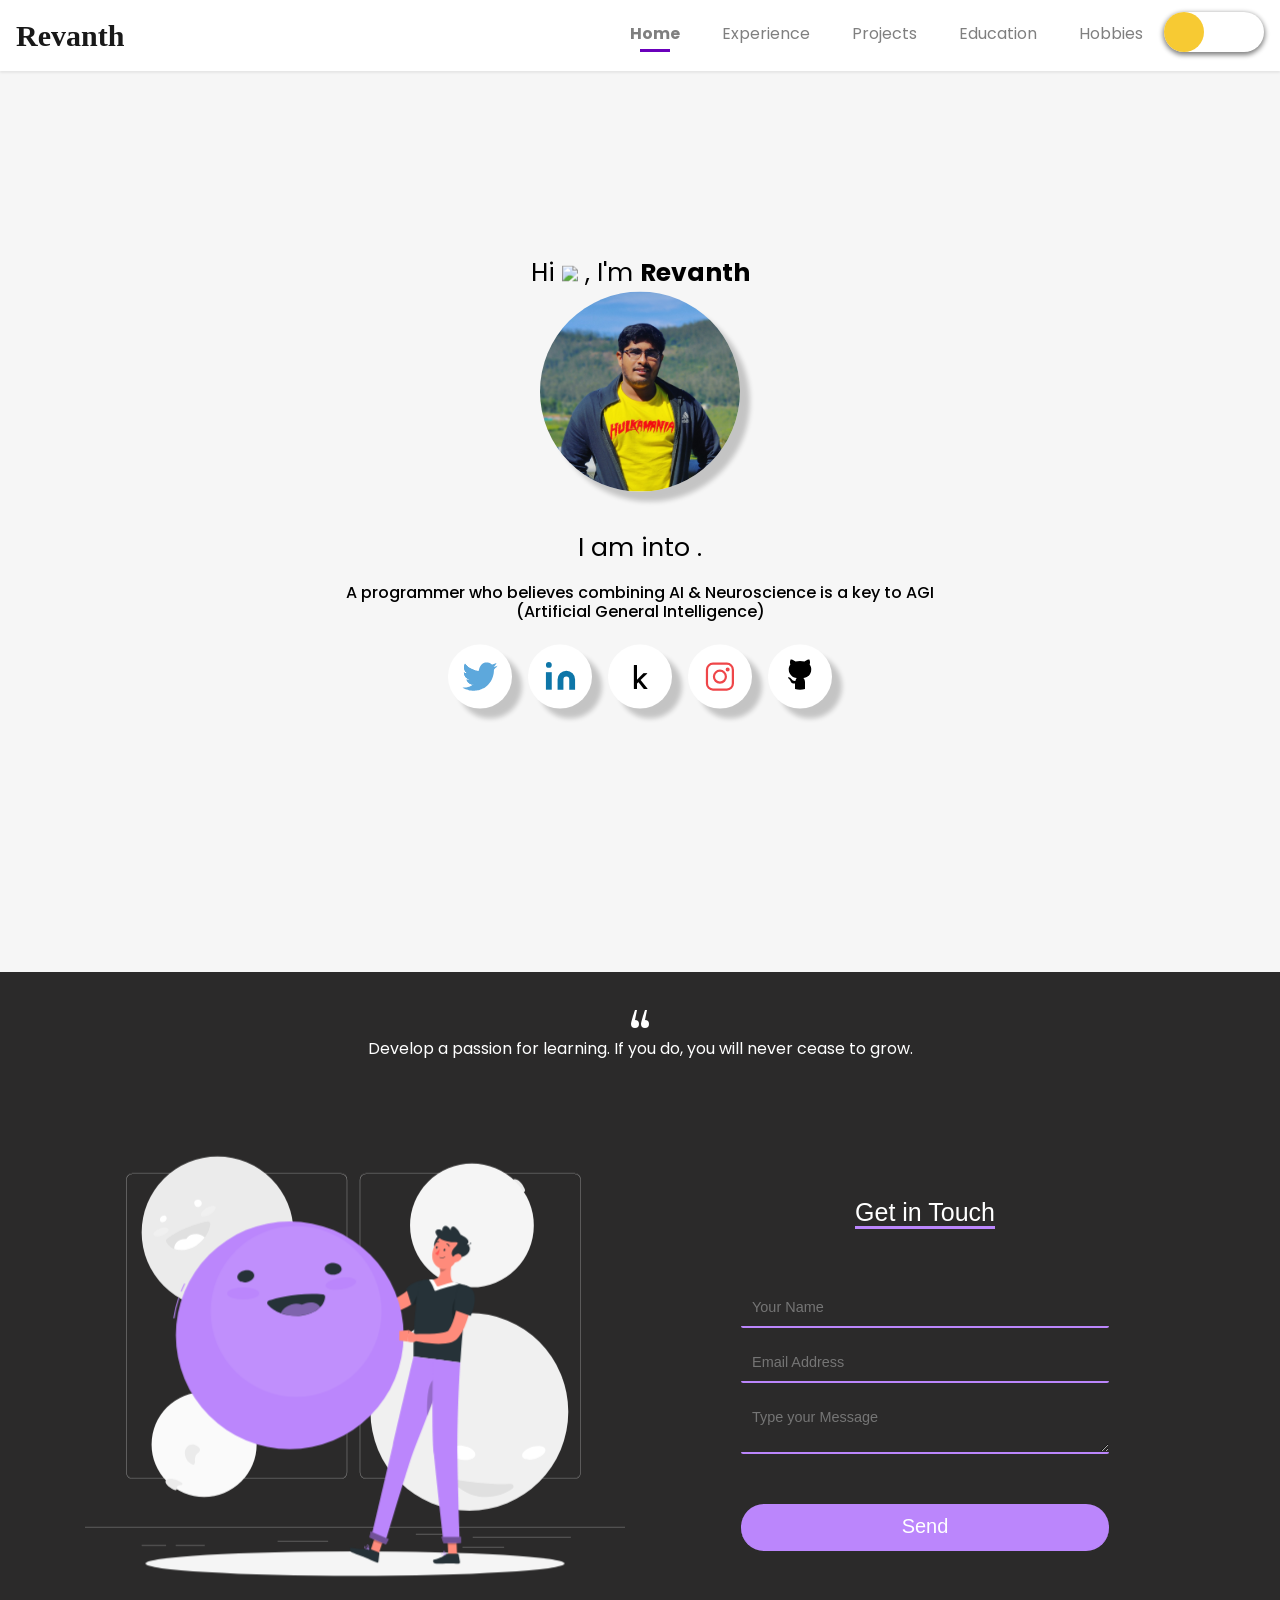
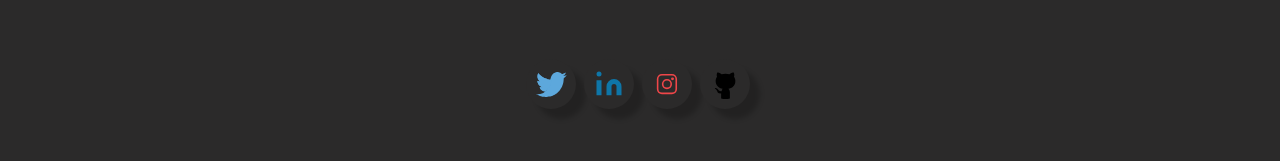
==== index.html @ 7fea77cc "Test1" ====
<!DOCTYPE html>
<html lang="en">

<head>
    <title>Revanth | Home</title>
    <meta charset="UTF-8">
    <meta name="viewport" content="width=device-width, initial-scale=1.0">
    <meta name="keywords" content="free portfolio template,portfolio template, portfolio website template, open source, open sourcing, contributing to open source" />
    <meta name="description" content="This project serves free and beautiful portfolio template for everyone. Anyone can showcase their work including moocs, education, projects, experience,etc. to the world." />
    <!-- Robot.txt -->
    <meta name="robots" content="index,follow" />
    <meta name="Googlebot" content="index,follow" />
    <meta name="AdsBot-Google" content="index,follow" />
    <meta property="og:site_name" content="https://portfolio.smaranjitghose.codes/">
    <meta property="og:title" content="John Doe | Home">
    <meta property="og:description" content="This project serves free and beautiful portfolio template for everyone. Anyone can showcase their work including moocs, education, projects, experience,etc. to the world.">
    <meta property="og:type" content="website">
    <meta property="og:url" content="https://portfolio.smaranjitghose.codes/">
    <meta name="twitter:card" content="summary">
    <meta name="twitter:site" content="https://portfolio.smaranjitghose.codes/">
    <meta name="application-name" content="John Doe | Home" />
    <meta name="apple-mobile-web-app-title" content="John Doe | Home" />
    <meta name="summary" content="An open source project aimed at providing free and beautiful templates to everyone for building their portfolio websites and showcase their work to the world." />
    <!--For Dark/Light mode Toggle-->
    <script src="https://code.iconify.design/1/1.0.4/iconify.min.js"></script>
    <!--Import Google Icon Font-->
    <link rel="stylesheet" href="https://maxcdn.bootstrapcdn.com/bootstrap/4.5.0/css/bootstrap.min.css" />
    <link href="https://fonts.googleapis.com/css2?family=Poppins:wght@200;300&display=swap" rel="stylesheet">
    <script src='https://kit.fontawesome.com/a076d05399.js'></script>
    <link rel="stylesheet" href="assets/css/preloader.css">
    <link rel="stylesheet" href="assets/css/home.css">
    <link rel="stylesheet" href="assets/css/style.css">
    <!-- Favicon -->
    <link id='favicon' rel="shortcut icon" href="assets/images/favicon.png" type="image/x-png">
    <!-- Font awesome icons -->
    <link rel="stylesheet" href="https://cdnjs.cloudflare.com/ajax/libs/font-awesome/5.15.1/css/all.min.css" integrity="sha512-+4zCK9k+qNFUR5X+cKL9EIR+ZOhtIloNl9GIKS57V1MyNsYpYcUrUeQc9vNfzsWfV28IaLL3i96P9sdNyeRssA==" crossorigin="anonymous" />
    <link rel="stylesheet" href="https://cdn.jsdelivr.net/gh/jpswalsh/academicons@1/css/academicons.min.css">
    <script defer src="./assets/js/dynamicTitle.js"></script>
    <!-- Global site tag (gtag.js) - Google Analytics -->
    <script async src="https://www.googletagmanager.com/gtag/js?id=G-M11CMZ12Q"></script>
    <script>
        window.dataLayer = window.dataLayer || [];
        function gtag(){dataLayer.push(arguments);}
        gtag('js', new Date());

        gtag('config', 'G-M11CMZ12Q');
    </script>
</head>

<body class="no-scroll-preload">
    <!-- loader -->
    <div class="loader-container">
        <div class="atom">
            <div class="electron"></div>
            <div class="electron-alpha"></div>
            <div class="electron-omega"></div>
        </div>
    </div>

    <!--Dynamic Nav Bar-->

    <!--Particles effect-->
    <div id="home">
        <section class="center">
            <div id="particles-js"></div>
        </section>
    </div>
    <center>
        <!-- Home Section -->
        <div class="text col-sm-6" style="margin-top: 125px;">Hi <span class="wave"><img src="assets/images/Hand.gif" width="35px"></span>&nbsp;, I'm <span class="header">Revanth</span>
            <div class="center">
                <div>
                    <img src="assets/images/Revanth.jpg" alt="" class="rounded-circle" height="200" width="200">
                </div>
                <br/>
                <span style="display: inline;">I am into <span class="animated-text"
                    data-words="Artificial Intelligence, Neuroscience, Machine Learning, Deep Learning, Computer Vision"></span>
                </span>
                <div>
                    <p></p>
                    <h6>A programmer who believes combining AI & Neuroscience is a key to AGI (Artificial General Intelligence)</h6>
                    <p></p>
                </div>
                <div>
                    <div class="social-icons">

                        <a class="socialicon twitter" href="https://twitter.com/1998Revanth" target="_blank" rel="author">
                            <!-- SVG code for twitter icon -->
                            <svg class="twitter-icon" version="1.1" id="Layer_1" xmlns="http://www.w3.org/2000/svg" xmlns:xlink="http://www.w3.org/1999/xlink" x="0px" y="0px" viewBox="0 0 500 500" enable-background="new 0 0 500 500" xml:space="preserve">
                                <!-- bird body -->
                                <path id="body" fill="#5DA8DC" d="M142.9,364.1c-1.6,1-3,1.7-4,2.3c-3,1.5-7.9,3.8-14.9,6.9c-7,3.1-14.7,5.7-23.1,7.9
                                                c-8.4,2.2-15.6,3.8-21.8,4.7c-6.2,0.9-12.2,1.5-18.1,1.8s-11.4,0.3-16.7,0c-5.2-0.3-8.5-0.5-9.6-0.6l-1.8-0.2l-0.4-0.1l-0.4-0.1v0.8
                                                h0.2l0.1,0.1l0.1,0.1l0.1,0.1l0.1,0.1l0.1,0.1H33l0.4,0.2l0.4,0.2l0.1,0.1l0.1,0.1l0.1,0.1l0.1,0.1l3.6,2.2c2.4,1.5,4.5,2.6,6.4,3.6
                                                s6.6,3.3,14.1,7.1c7.6,3.7,16.6,7.4,27.2,11.1s18.6,6.2,24,7.4c5.4,1.3,12.8,2.6,22.2,3.9s14.9,2.1,16.3,2.2
                                                c1.5,0.1,3.3,0.3,5.5,0.4l3.3,0.2v0.2h25.6v-0.2l14-1.3c9.3-0.9,17.6-2.1,25-3.3c7.3-1.3,14.9-3.1,22.8-5.5
                                                c7.9-2.4,15.3-4.9,22.4-7.7c7.1-2.8,13.7-5.7,19.7-9c6.1-3.2,11.3-6,15.6-8.5c4.3-2.5,9.1-5.6,14.2-9.3c5.2-3.7,10-7.5,14.6-11.2
                                                s7.1-5.9,7.7-6.4c0.6-0.6,4-4,10.2-10.2c6.2-6.3,11.3-11.9,15.4-16.8c4-5,8-10.3,12-15.9c3.9-5.6,8.3-12.5,13-20.6
                                                s9.2-17.3,13.5-27.5s8-20.7,11-31.5c3-10.7,5.2-20.4,6.7-28.9s2.4-16.5,3-23.8c0.5-7.3,0.8-13.9,0.9-19.7s2.5-10.8,7.4-14.8
                                                s9.9-8.5,15-13.7c5.1-5.1,7.9-8,8.3-8.7c0.5-0.7,0.9-1.1,1.1-1.2c0.3-0.1,2.1-2.3,5.3-6.7c3.3-4.4,5-6.6,5-6.7l0.1-0.1l0.2-0.4
                                                l0.2-0.4l0.1-0.1l0.1-0.1l0.1-0.1l0.1-0.1l0.1-0.1l0.1-0.1l0.1-0.1l0.1-0.1l0.1-0.1l0.1-0.1l0.2-0.1l0.2-0.1V115l-1,0.3l-0.8,0.1
                                                l-0.4,0.2l-0.4,0.2l-0.4,0.2l-0.4,0.2l-0.6,0.2l-1.2,0.4l-10.6,3.6c-6.7,2.2-13.7,4.1-21,5.7l-11,2.4h-1.9l0.1-0.1l0.1-0.1l0.1-0.1
                                                l0.1-0.1l0.1-0.1l0.1-0.1l0.1-0.1l0.1-0.1l0.4-0.2l0.4-0.2l0.1-0.1l0.1-0.1l0.1-0.1l0.1-0.1l0.4-0.2l0.4-0.2l1.9-1.3
                                                c1.3-0.9,2.4-1.8,3.3-2.8s2.8-2.7,5.6-5.1c2.8-2.4,6-6,9.5-10.7s6.5-9.4,8.8-14s3.6-7.2,3.7-7.9c0.1-0.6,0.3-1.2,0.4-1.6l0.2-0.6
                                                l0.2-0.4l0.2-0.4l0.2-0.6l0.2-0.6l0.1-0.6l0.1-0.6l-0.4,0.1l-0.4,0.1l-0.1,0.1l-0.1,0.1l-0.1,0.1l-0.1,0.1l-0.4,0.2l-0.4,0.2
                                                l-0.4,0.2l-0.4,0.2l-0.1,0.1c-0.1,0.1-0.8,0.4-1.9,1.2c-1.2,0.7-4.7,2.4-10.5,5s-11.6,5-17.5,7.1s-11.4,3.7-16.5,4.9
                                                s-8.8,0.5-11.3-1.9c-2.4-2.4-5.2-4.7-8.3-6.9c-3.1-2.2-6.5-4.3-10.4-6.4c-3.8-2.1-7.7-3.9-11.8-5.5c-4-1.6-8.6-2.9-13.5-3.8
                                                l-7.4-1.5h-20.5v0.1c0,0.1-1.7,0.4-5.1,0.9s-7.6,1.6-12.6,3.3c-5,1.7-10.4,4.2-16.3,7.4c-5.9,3.3-11.1,7-15.7,11.2
                                                s-8.3,8.3-11.2,12.2c-2.9,3.9-5.2,7.4-7,10.5C221.5,163.3,231.3,307,142.9,364.1z" />

                                <!-- wing1 -->
                                <path id="wing1" fill="#5DA8DC" d="M233.2,181.5c-5-0.5-12.4-1.7-22.2-3.6c-9.8-1.8-16.8-3.3-20.8-4.5s-11.1-3.7-21.2-7.4
                                                c-10.1-3.8-19.5-8-28.3-12.8c-8.8-4.7-16.8-9.5-24-14.4s-13.1-9.1-17.5-12.8c-4.5-3.7-7.1-6-7.9-7s-1.5-1.6-1.9-1.8
                                                c-0.5-0.2-3.2-2.7-8-7.6s-9.1-9.2-12.6-13.2l-5.3-5.9l-0.1-0.1l-0.1-0.1L63.1,90l-0.2-0.4l-0.1-0.1l-0.1-0.1l-0.1-0.1l-0.1-0.1
                                                l-0.1-0.1L62.3,89l-0.1-0.1l0,0.1l-0.1,0.1L62,89.2l0,0.1l-0.1,0.1L61.7,90l-0.2,0.6L57.9,98c-2.2,5-3.9,9.7-5.1,14.1
                                                c-1.2,4.5-1.9,8.5-2.4,12c-0.4,3.5-0.5,7.8-0.4,12.8s0.7,10,1.8,15.1c1,5.1,2.6,10.2,4.6,15.2c2.1,5.1,4,9.2,5.8,12.5
                                                c1.8,3.2,3.9,6.4,6.3,9.2c2.4,2.9,4.7,5.6,7.1,8.3s4.6,4.7,6.7,6.4c2.2,1.6,3.3,2.5,3.4,2.5l0.1,0.1l0.4,0.2l0.4,0.2l0.1,0.1
                                                l0.1,0.1l0.1,0.1L87,207l0.4,0.2l0.4,0.2l0.1,0.1l0.1,0.1l0.1,0.1l0.1,0.1l0.1,0.1l0.1,0.1l0.1,0.1l0.1,0.1H85l-1.8-0.2
                                                c-1.2-0.1-4.8-0.9-10.8-2.2s-11.1-2.9-15.1-4.7l-6.1-2.8l-0.4-0.2l-0.4-0.2l-0.4-0.2l-0.4-0.2l-0.4-0.1l-0.4-0.1l0.7,8.3
                                                c0.4,5.5,1.4,11,2.8,16.3c1.5,5.4,3.6,11,6.5,16.9s6.2,11.1,9.8,15.5c3.7,4.5,7,8.1,10.1,11c3.1,2.8,6.3,5.4,9.8,7.8
                                                c3.4,2.4,8,4.8,13.8,7.3s9.3,3.9,10.6,4.3c1.3,0.4,2.2,0.6,2.8,0.8l0.8,0.2l0.8,0.2l0.8,0.2l0.8,0.2l0.8,0.2l-0.1,0.1l-0.1,0.1
                                                l-0.1,0.1l-0.1,0.1l-1,0.2l-1,0.2l-0.8,0.2c-0.5,0.1-1.9,0.4-4.3,0.8s-6.6,0.6-12.8,0.8c-6.2,0.1-10.7,0-13.5-0.4l-4.3-0.6L81,288
                                                l-0.6-0.1l0.1,0.4l0.1,0.4l0.2,0.6l0.2,0.6l3.2,7.2c2.2,4.8,4.4,9,6.7,12.7c2.3,3.7,5.1,7.2,8.3,10.7c3.2,3.5,5.8,6.2,7.9,8
                                                c2.1,1.9,5.3,4.3,9.9,7.2c4.6,2.9,9.3,5.4,14.1,7.4c4.9,2.1,9.4,3.7,13.5,4.7c4.2,1,7.3,1.6,9.2,1.8c1.9,0.1,4,0.3,6.1,0.4l3.1,0.2
                                                c117.9-117.9,82.9-167.7,82.9-167.7l-2.8-0.1C241.6,182.3,238.2,181.9,233.2,181.5z" />
                                <!-- wing2 -->
                                <path id="wing2" fill="#5DA8DC" d="M233.2,181.5c-5-0.5-12.4-1.7-22.2-3.6c-9.8-1.8-16.8-3.3-20.8-4.5s-11.1-3.7-21.2-7.4
                                                c-10.1-3.8-19.5-8-28.3-12.8c-8.8-4.7-16.8-9.5-24-14.4s-13.1-9.1-17.5-12.8c-4.5-3.7-7.1-6-7.9-7s-1.5-1.6-1.9-1.8
                                                c-0.5-0.2-3.2-2.7-8-7.6s-9.1-9.2-12.6-13.2l-5.3-5.9l-0.1-0.1l-0.1-0.1L63.1,90l-0.2-0.4l-0.1-0.1l-0.1-0.1l-0.1-0.1l-0.1-0.1
                                                l-0.1-0.1L62.3,89l-0.1-0.1l0,0.1l-0.1,0.1L62,89.2l0,0.1l-0.1,0.1L61.7,90l-0.2,0.6L57.9,98c-2.2,5-3.9,9.7-5.1,14.1
                                                c-1.2,4.5-1.9,8.5-2.4,12c-0.4,3.5-0.5,7.8-0.4,12.8s0.7,10,1.8,15.1c1,5.1,2.6,10.2,4.6,15.2c2.1,5.1,4,9.2,5.8,12.5
                                                c1.8,3.2,3.9,6.4,6.3,9.2c2.4,2.9,4.7,5.6,7.1,8.3s4.6,4.7,6.7,6.4c2.2,1.6,3.3,2.5,3.4,2.5l0.1,0.1l0.4,0.2l0.4,0.2l0.1,0.1
                                                l0.1,0.1l0.1,0.1L87,207l0.4,0.2l0.4,0.2l0.1,0.1l0.1,0.1l0.1,0.1l0.1,0.1l0.1,0.1l0.1,0.1l0.1,0.1l0.1,0.1H85l-1.8-0.2
                                                c-1.2-0.1-4.8-0.9-10.8-2.2s-11.1-2.9-15.1-4.7l-6.1-2.8l-0.4-0.2l-0.4-0.2l-0.4-0.2l-0.4-0.2l-0.4-0.1l-0.4-0.1l0.7,8.3
                                                c0.4,5.5,1.4,11,2.8,16.3c1.5,5.4,3.6,11,6.5,16.9s6.2,11.1,9.8,15.5c3.7,4.5,7,8.1,10.1,11c3.1,2.8,6.3,5.4,9.8,7.8
                                                c3.4,2.4,8,4.8,13.8,7.3s9.3,3.9,10.6,4.3c1.3,0.4,2.2,0.6,2.8,0.8l0.8,0.2l0.8,0.2l0.8,0.2l0.8,0.2l0.8,0.2l-0.1,0.1l-0.1,0.1
                                                l-0.1,0.1l-0.1,0.1l-1,0.2l-1,0.2l-0.8,0.2c-0.5,0.1-1.9,0.4-4.3,0.8s-6.6,0.6-12.8,0.8c-6.2,0.1-10.7,0-13.5-0.4l-4.3-0.6L81,288
                                                l-0.6-0.1l0.1,0.4l0.1,0.4l0.2,0.6l0.2,0.6l3.2,7.2c2.2,4.8,4.4,9,6.7,12.7c2.3,3.7,5.1,7.2,8.3,10.7c3.2,3.5,5.8,6.2,7.9,8
                                                c2.1,1.9,5.3,4.3,9.9,7.2c4.6,2.9,9.3,5.4,14.1,7.4c4.9,2.1,9.4,3.7,13.5,4.7c4.2,1,7.3,1.6,9.2,1.8c1.9,0.1,4,0.3,6.1,0.4l3.1,0.2
                                                c117.9-117.9,82.9-167.7,82.9-167.7l-2.8-0.1C241.6,182.3,238.2,181.9,233.2,181.5z" />
                            </svg>
                        </a>

                        <!-- <a class="socialicon dribbble" href="" target="_blank" rel="author">
                            <svg class="dribbble-icon" viewBox="0 0 256 256" version="1.1" xmlns="http://www.w3.org/2000/svg" xmlns:xlink="http://www.w3.org/1999/xlink" preserveAspectRatio="xMidYMid">
                            <g>
                                <path
                                    d="M128,255.7 C57.4,255.7 0,198.4 0,127.9 C0,57.3 57.4,0 128,0 C198.6,0 256,57.3 256,127.8 C256,198.3 198.6,255.7 128,255.7 L128,255.7 L128,255.7 Z M235.9,145.3 C232.2,144.1 202.1,135.2 167.8,140.6 C182.1,179.8 187.9,211.8 189,218.4 C213.6,201.9 231.1,175.7 235.9,145.3 L235.9,145.3 L235.9,145.3 Z M170.7,228.5 C169.1,218.9 162.7,185.5 147.4,145.7 C147.2,145.8 146.9,145.9 146.7,145.9 C85,167.4 62.9,210.1 60.9,214.1 C79.4,228.5 102.7,237.1 128,237.1 C143.1,237.2 157.6,234.1 170.7,228.5 L170.7,228.5 L170.7,228.5 Z M46.8,201 C49.3,196.8 79.3,147.2 135.7,128.9 C137.1,128.4 138.6,128 140,127.6 C137.3,121.4 134.3,115.2 131.1,109.1 C76.5,125.4 23.5,124.7 18.7,124.6 C18.7,125.7 18.6,126.8 18.6,127.9 C18.7,156 29.3,181.6 46.8,201 L46.8,201 L46.8,201 Z M21,105.6 C25.9,105.7 70.9,105.9 122.1,92.3 C104,60.1 84.4,33.1 81.6,29.2 C50.9,43.6 28.1,71.8 21,105.6 L21,105.6 L21,105.6 Z M102.4,21.8 C105.4,25.8 125.3,52.8 143.2,85.7 C182.1,71.1 198.5,49.1 200.5,46.3 C181.2,29.2 155.8,18.8 128,18.8 C119.2,18.8 110.6,19.9 102.4,21.8 L102.4,21.8 L102.4,21.8 Z M212.6,58.9 C210.3,62 192,85.5 151.6,102 C154.1,107.2 156.6,112.5 158.9,117.8 C159.7,119.7 160.5,121.6 161.3,123.4 C197.7,118.8 233.8,126.2 237.4,126.9 C237.1,101.2 227.9,77.5 212.6,58.9 L212.6,58.9 L212.6,58.9 Z"
                                    fill="#B2215A" y="0"></path>
                            </g>
                            </svg>
                        </a> -->

                        <a class="socialicon linkedin" href="https://www.linkedin.com/in/revanth1998" target="_blank" rel="author">
                            <svg class="linkedin-icon" xmlns="http://www.w3.org/2000/svg" width="35" viewBox="0 0 24 24" fill="#0e76a8" stroke-width="1" stroke-linecap="round" stroke-linejoin="round" class="feather feather-linkedin">
                                <path d="M16 8a6 6 0 0 1 6 6v7h-4v-7a2 2 0 0 0-2-2 2 2 0 0 0-2 2v7h-4v-7a6 6 0 0 1 6-6z"></path>
                                <rect x="2" y="9" width="4" height="12"></rect>
                                <circle cx="4" cy="4" r="2"></circle>
                            </svg>
                        </a>

                        <!-- <a class="socialicon codeforces" href="" target="_blank" rel="author">
                            <svg class="codeforces-icon" xmlns="http://www.w3.org/2000/svg" viewBox="5 0 14 19" width="100" height="100">
                                <g>
                                    <rect class="red" x="15" width="2" height="6.5" rx="0.7" y="0" fill="#AE0F0A" />
                                    <rect class="blue" x="12" width="2" height="6.5" rx="0.7" y="0" fill="#4F81C1" />
                                    <rect class="yellow" x="9" width="2" height="6.5" rx="0.7" y="0" fill="#FFD400" />
                                </g>
                            </svg>
                        </a> -->

                        <a class="socialicon kaggle" href="https://www.kaggle.com/revanth666" target="_blank" rel="author">
                            <i class="fab fa-kaggle"></i>
                        </a>

                        <a class="socialicon instagram" href="https://www.instagram.com/the_heart_break_kid_revs/" target="_blank" rel="author">
                            <!-- svg code for instagram icon -->
                            <svg class="instagram-icon" x="0px" y="0px" viewBox="0 0 202.5 202.5" style="enable-background:new 0 0 202.5 202.5;">
                                <circle id="littleCircle" class="st0" cx="101" cy="101.5" r="18.9" />
                                <circle id="shutter" class="st0" cx="101" cy="101.5" r="8" />
                                <circle id="lens" class="st0" cx="125.5" cy="78.6" r="2.9" />
                                <path id="camera" class="st0" d="M79,60.5h44c10.5,0,19,8.5,19,19v44c0,10.5-8.5,19-19,19H79c-10.5,0-19-8.5-19-19v-44
                                                                                                        C60,69,68.5,60.5,79,60.5z" />
                            </svg>
                        </a>

                        <a class="socialicon github" href="https://github.com/revanthpuvanes" target="_blank" rel="author">
                            <!-- SVG code for Github icon -->
                            <svg class="github-icon" width="45px" height="45px" viewBox="0 0 300 300">
                                <!-- body -->
                                <path id="body" d="M112.5,234.4v43.1c24.5,7.5,50.5,7.5,75,0V225c-0.4-11.1-4.9-21.6-12.7-29.6c30-3.4,59.5-23.5,59.5-64.1
                                                            c0.9-13.9-3.3-27.7-11.8-38.7c4.1-11.6,3.7-24.4-1.3-35.7c0,0-11.2-3.7-37.5,13.8c-22.1-6.1-45.3-6.1-67.4,0
                                                            C90.6,53.3,78.9,56.8,78.9,56.8c-5,11.3-5.4,24.1-1.3,35.7c-8.5,11.1-12.7,24.8-11.9,38.7c0.2,33.8,26.4,61.8,60.2,64.1
                                                            c-5,4.7-8.1,11.1-8.6,18" />
                                <!-- arm                             -->
                                <path id="arm" d="M125.2,213.4c-13.9,7.8-31.5,2.8-39.3-11.2c-4.3-7.7-12-12.8-20.7-13.8c-11.2,0-4.6,6.4,0,9.4
                                                            c6,5.1,10.8,11.5,13.8,18.8c2.9,7.4,7.7,24.1,41.5,17.8" />
                            </svg>
                        </a>
                    </div>
                </div>
            </div>
        </div>
    </center>

    <br><br><br>
    <!-- Dynamic footer section -->
    <script src="https://code.jquery.com/jquery-3.5.1.min.js" integrity="sha256-9/aliU8dGd2tb6OSsuzixeV4y/faTqgFtohetphbbj0=" crossorigin="anonymous"></script>

    <!-- Google Analytics -->
    <script async src="https://www.googletagmanager.com/gtag/js?id=G-G6D61F5TL4"></script>
    <!-- Fetching our Google Tag Manager -->

    <!--JavaScript at end of body for optimized loading-->
    <script src="assets/js/app.js"></script>
    <script src="https://cdnjs.cloudflare.com/ajax/libs/popper.js/1.12.9/umd/popper.min.js" integrity="sha384-ApNbgh9B+Y1QKtv3Rn7W3mgPxhU9K/ScQsAP7hUibX39j7fakFPskvXusvfa0b4Q" crossorigin="anonymous"></script>
    <script src="https://maxcdn.bootstrapcdn.com/bootstrap/4.0.0/js/bootstrap.min.js" integrity="sha384-JZR6Spejh4U02d8jOt6vLEHfe/JQGiRRSQQxSfFWpi1MquVdAyjUar5+76PVCmYl" crossorigin="anonymous"></script>
    <script src='https://cdnjs.cloudflare.com/ajax/libs/particles.js/2.0.0/particles.min.js'></script>
    <script src="assets/js/particle.js"></script>

</body>

</html>
---- assets/css/preloader.css ----
/* preloader */
.no-scroll-preload {
    overflow: hidden;
}

:root {
    --atom-size: 400px;
    /* --atom-color-hex: #0d00ff; */
    --atom-color-hex: #0d00ff;
    --atom-color-rgb: 217,217,217;
    --nucleus-size: calc(var(--atom-size) / 5);
    --electron-color-hex: #36C5F0;
    --electron-size : calc(var(--atom-size) / 25);
    --electron-orbit-size : calc(var(--atom-size) / 2.5);
    --electron-speed : 1.2s;
    --electron-speed-alpha : 1s;
    --electron-speed-omega : .8s;
}

.loader-container {
  position: fixed;
  top: 0;
  left: 0;
  background-color: #202124;
  height: 100%;
  width: 100%;
  display: flex;
  justify-content: center;
  align-items: center;
  z-index: 999999;
  color: white;
}

/* Atom */
.atom {
  position: relative;
  justify-content: center;
  align-items: center;
  width: var(--atom-size);
  height: var(--atom-size);
  animation: 8s atom infinite cubic-bezier(1, .25, 0, .75);
}
@keyframes atom{
  0% {    
    transform: rotate(0deg) scale(1); 
  }
  12.5% { 
    transform: rotate(-45deg) scale(.9); 
  }
  25% {   
    transform: rotate(-90deg) scale(1); 
  }
  37.5% { 
    transform: rotate(-135deg) scale(.9); 
  }
  50% {   
    transform: rotate(-180deg) scale(1); 
  }
  62.5% { 
    transform: rotate(-225deg) scale(.9); 
  }
  75% {   
    transform: rotate(-270deg) scale(1); 
  }
  87.5% { 
    transform: rotate(-315deg) scale(.9); 
  }
  100% {  
    transform: rotate(-360deg) scale(1); 
  }
}

/* Nucleus */
.atom::before {
    content: '';
    display: block;
    position: absolute;
    top: 50%;
    left: 50%;
    width: var(--nucleus-size);
    height: var(--nucleus-size);
    margin-top: calc(var(--nucleus-size) / -2);
    margin-left: calc(var(--nucleus-size) / -2);
    background: var(--electron-color-hex); /* var(--atom-color-hex); */
    border-radius: 100%;
    box-shadow: 0 0 3px 0 var(--atom-color-hex);
    animation: 3s nucleus infinite cubic-bezier(.65, 0, .35, 1);
}
@keyframes nucleus {
    0% { transform: scale(1); }
    25% { transform: scale(.9); }
    50% { transform: scale(1); }
    75% { transform: scale(.85); }
    100% { transform: scale(1); }
}

/* Electron Orbit */
.atom > [class^="electron"] {
    border-top: solid rgba(var(--atom-color-rgb), .5) 1px;
    border-right: solid rgba(var(--atom-color-rgb), .35) 2px;
    border-bottom: solid rgba(var(--atom-color-rgb), .2) 4px;
    border-left: solid rgba(var(--atom-color-rgb), 0) 2px;
    border-radius: 100%;
    width: 100%;
    height: var(--electron-orbit-size);
    position: absolute;
    top: 50%;
    margin-top: calc(var(--electron-orbit-size) / -2);
    animation: var(--electron-speed) electron-orbit infinite linear;
}
.atom > .electron-alpha {
    transform: rotate(60deg);
    animation: var(--electron-speed-alpha) electron-orbit infinite linear;
}
.atom > .electron-omega {
    transform: rotate(-60deg);
    animation: var(--electron-speed-omega) electron-orbit infinite linear;
}
@keyframes electron-orbit {
    0% {
        border-top: solid rgba(var(--atom-color-rgb), 1) 5px;
        border-right: solid rgba(var(--atom-color-rgb), 1) 7px;
        border-bottom: solid rgba(var(--atom-color-rgb), .2) 10px;
        border-left: solid rgba(var(--atom-color-rgb), 0) 10px;
    }
    25% {
        border-top: solid rgba(var(--atom-color-rgb), .35) 5px;
        border-right: solid rgba(var(--atom-color-rgb), .2) 7px;
        border-bottom: solid rgba(var(--atom-color-rgb), 0) 10px;
        border-left: solid rgba(var(--atom-color-rgb), .5) 10px;
    }
    50% {
        border-top: solid rgba(var(--atom-color-rgb), .2) 5px;
        border-right: solid rgba(var(--atom-color-rgb), 0) 7px;
        border-bottom: solid rgba(var(--atom-color-rgb), .5) 10px;
        border-left: solid rgba(var(--atom-color-rgb), .35) 10px;
    }
    75% {
        border-top: solid rgba(var(--atom-color-rgb), 0) 5px;
        border-right: solid rgba(var(--atom-color-rgb), .5) 7px;
        border-bottom: solid rgba(var(--atom-color-rgb), .35) 10px;
        border-left: solid rgba(var(--atom-color-rgb), .2) 10px;
    }
    100% {
        border-top: solid rgba(var(--atom-color-rgb), 1) 5px;
        border-right: solid rgba(var(--atom-color-rgb), 1) 7px;
        border-bottom: solid rgba(var(--atom-color-rgb), 1) 10px;
        border-left: solid rgba(var(--atom-color-rgb), 1) 10px;
    }
}

/* Electron Unit */
.atom [class^="electron"]::after {
    content: '';
    display: block;
    width: var(--electron-size);
    height: var(--electron-size);
    /* background: #E01E5A; */
    border-radius: 50%;
    margin-top: calc(var(--electron-size) / -2);
    position: absolute;
    top: 50%;
    left: calc(var(--electron-size) / -1);
    transform: scale(1);
    animation: calc(var(--electron-speed) * 2) electron infinite ease-in-out;
}

.atom .electron::after { background: #ECB22E;}
.atom .electron-alpha::after { 
    animation: calc(var(--electron-speed-alpha) * 2) electron infinite ease-in-out; 
    background: #E01E5A;
  }
.atom .electron-omega::after { 
    animation: calc(var(--electron-speed-omega) * 2) electron infinite ease-in-out; 
    background: #2EB67D;
  }
@keyframes electron {
    0% {
        left: calc(var(--electron-size) / -1);
        transform: scale(1);
    }
    12.5% {
        top: 100%;
        transform: scale(1.5);
    }
    25% {
        left: 100%;
        transform: scale(1);
    }
    37.5% {
        top: 0%;
        transform: scale(.25);
    }
    50% {
        left: calc(var(--electron-size) / -1);
        transform: scale(1);
    }
    62.5% {
        top: 100%;
        transform: scale(1.5);
    }
    75% {
        left: 100%;
        transform: scale(1);
    }
    87.5% {
        top: 0%;
        transform: scale(.25);
    }
    100% {
        left: calc(var(--electron-size) / -1);
        transform: scale(1);
    }
}

@keyframes fadeInAnimation {
	0% {
		opacity: 0;
	}
	100% {
		opacity: 1;
	}
}

.disappear {
  animation: vanish 1s forwards;
}

@keyframes vanish {
  100% {
    opacity: 1;
    visibility: hidden;
  }
}
---- assets/css/home.css ----
/*Declaration of CSS variables for light/dark theme*/

html[data-theme="light"] {
  --col-icon: black;
  --col-bd-radius:rgb(2, 2, 2);
  --col-box-shadow:#000000 2px 2px 4px, 
  #4D4D4D -2px -2px 4px;
 --col-box-shadow-hover:inset #8a7373 2px 2px 4px, 
 inset #4D4D4D -2px -2px 4px;
  --col-bd-icon:transparent;
  --bg-icon: #fff;
   --bg1-color: #fff;
  --col-icon-dribbble: #ea4c89;
  --col-icon-linkedin: #0e76a8;
  --col-icon-kaggle: #41aff3;  
  --col-icon-instagram: rgb(201, 94, 174);
  --col-icon-mail:rgb(209, 82, 82);
  --col-icon-google-scholar:#3cba54;
  --col-icon-codeforces:rgb(19, 145, 184);
  --col-icon-leetcode:rgb(255, 181, 62);
  --shadow-col: rgba(0, 0, 0, 0.3);

}

html[data-theme="dark"] {
  --col-icon:white;
  --col-bd-radius:black;
  --col-bd-icon:transparent;
  --col-box-shadow: 5px 5px 10px rgba(22, 21, 21, 0.7) , -5px -5px 10px rgba(255,255,255,0.1);
  --col-box-shadow-hover:inset rgba(255, 255, 255, 1) 2px 2px 4px, 
 inset rgba(255, 255, 255, 0.5) -2px -2px 4px;
  --col-icon-dribbble: #ea4c89;
  --col-icon-linkedin: #0e76a8;
  --col-icon-kaggle: #41aff3;
  --col-icon-instagram: rgb(201, 94, 174);
  --col-icon-mail:rgb(209, 82, 82);
  --col-icon-google-scholar:#3cba54;
  --col-icon-codeforces:rgb(19, 145, 184);
  --col-icon-leetcode:rgb(255, 181, 62);
  --col-white: #fff;
}
/* Particle effect*/
body{
  font-family: "Poppins";
}
#home,
#particles-js {
  position: relative;
  height: 100vh;
  width: 100%;
}

.section {
  background-color: rgb(63, 25, 170);
  justify-content: center;
  align-items: center;
}

.text .header {
  font-weight: bold;
}

.text {
  font-size: 25px;
  top: 40%;
  left: 50%;
  transform: translate(-50%, -50%);
  position: absolute;
}

.animated-text span {
  display: none;
  line-height: 1;
}

.animated-text span.active {
  display: inline;
}

.animated-text:after {
  content: ".";
  display: inline;
  width: 6px;
  text-indent: 0;
  /* overflow: hidden; */
  background: var(--col-icon);
  animation: blink 0.3s infinite alternate;
}
.datawords{
  white-space: nowrap;
    overflow: hidden;
    text-overflow: ellipsis;
    white-space: nowrap;
}

@keyframes blink {
  from {
    opacity: 0;
  }

  to {
    opacity: 1;
  }
}

/*Social icons*/

:root {
  --link-size: 64px;
  --trans-props: all 0.2s ease;
  --link-size-footer-b: 40px;
  --link-size-footer-s: 30px;
}

a.socialicon {
  box-shadow: 10px 10px 5px rgba(0, 0, 0, 0.2);
}

.social-icons {
  display: flex;
  font-size: 20px;
  align-items: center;
  justify-content: center;
  flex-flow: row wrap;
}
.socialicon{
  display: flex;
  position: relative;
  overflow: hidden;
  width: var(--link-size);
  height: var(--link-size);
  background-color: #fff;
  margin: 8px;
  border-radius: 50%;
  box-shadow: 2px 5px 5px var(--shadow-col);
  text-decoration: none;
  transition: var(--trans-props);
}
.socialicon i {
  margin: auto;
  font-size: 24px;
  z-index: 1;
  transition: var(--trans-props);
}

.kaggle i {
  margin: auto;
  font-size: 24px;
  z-index: 1;
  transition: var(--trans-props);
}

.socialicon.kaggle{
  color:var(--col-icon-kaggle);
}

.socialicon:after {
  content: "";
  width: var(--link-size);
  height: var(--link-size);
  position: absolute;
  transform: translate(0, var(--link-size));
  border-radius: 50%;
  transition: var(--trans-props);
  
}

.socialicon.kaggle:after {
  background-color: #41aff3;
  box-shadow: var(--kaggle);
}


 /*
---------------------------
   LINKEDIN MICROANIMATION
---------------------------
*/

 .linkedin-icon{
  margin-left: 15px;
}
.linkedin:hover .linkedin-icon>rect{
  animation: rect-up 0.3s linear infinite;
}


@keyframes rect-up {
  50% {
      y:10px;
      height:11px;
   }
  0%{
      y:13px;
      height:8px;  
      }
  
}

.linkedin:hover .linkedin-icon> circle{
  animation: bounce 0.4s linear infinite;
}

@keyframes bounce {
  75% {
      cy: 8px;
   }
   50%{
      cy: 4px
   }
  0%{
      cy:4px
      }
  
}

/*
---------------------------
   INSTAGRAM MICROANIMATION
---------------------------
*/

.instagram-icon {
  width: 90px !important;
 
}
.st0 {
  fill:none;
  stroke:#EF4649;
  stroke-width:7;
  stroke-linecap:round;
  stroke-miterlimit:10;
}

.instagram:hover #littleCircle {
  stroke-dasharray:150;
}

.instagram #shutter{
  display:none;
}
.instagram:hover #shutter{
  display: block;
  animation: shutter 1s linear infinite;
}
.instagram:hover #lens{
  fill:#EF4649;
  animation: lens 1.5s linear infinite;

}

@keyframes shutter {
  0%, 50% {
          stroke-dashoffset: 150;
          
      }
  75% {
          fill:#EF4649;
          stroke-dashoffset: 0;
          stroke-width:11;
      }
}

@keyframes lens {
  0%, 75% {
          opacity: 0;
      }
  100% {
          opacity: 1;
      }
}


/*
---------------------------
   TWITTER MICROANIMATION
---------------------------
*/
.twitter-icon{
  width: 40px;
  margin-left: 12px;
}

.twitter:hover #wing1{
      transform-origin:center;
      animation: flap 0.4s ease-out infinite alternate;
   }	
   
.twitter:hover #wing2{
    transform-origin:center;
    animation: flap 0.4s ease-in infinite alternate;
 }		

@keyframes flap{
     50%{
      transform:scaleX(-1) rotate(-45deg) translate(-40px,-40px);
     }
   }

/*
--------------------------
   GITHUB MICROANIMATION
--------------------------
*/
.github-icon {
  width: 40px;
  margin-left: 12px;
  margin-top: 5px;
  fill: #000000;
}

.github:hover #arm {
  transform-origin: bottom right;
  animation: moveArm 1s infinite alternate;
}

@keyframes moveArm {
  0% { transform: rotate(10deg); }
  100% { transform: rotate(-10deg); }
 }

 /*
  --------------------------
     DRIBBBLE MICROANIMATION
  --------------------------
  */
  
  .dribbble-icon{
    width: 30px;
    height: 30px;
    margin-left:16px;
    margin-top: 20px;
  }
  
  .dribbble:hover .dribbble-icon{ 
      animation: dribbble-bounce .4s ease infinite;
      transform: rotate(360deg);
      transition: all 9s ease-in-out 0s;
  }
  
  @keyframes dribbble-bounce {
    from, to {
      margin-top: 20px;
    }
    50% { 
      margin-top: 15px; 
    }
    
    75%{
      margin-top: 15px;
    }
  }
  
  /*
  --------------------------
     CODEFORCES MICROANIMATION
  --------------------------
  */
  
  .codeforces-icon{
    margin-right: 6px;
    margin-top: 6px;
  }
  
  .codeforces-icon .red {
    height:4px;
    y:2.5px;
    
  }
  .codeforces:hover .red{
    animation: red-animation 2.5s infinite alternate;
  }
  
  
  .codeforces-icon .yellow{
    height:5px;
    y:1.5px;
    
  }
  
  .codeforces:hover .yellow{
    animation: yellow-animation 2s infinite alternate-reverse;
  }
  
  .codeforces:hover .blue{
    animation: blue-animation 2s  infinite alternate;
  }
  
  @keyframes red-animation{
    0%{
       y:0px
    }
    0%{
        height:6px;
        y:0.5px;
    }
  }
  
  @keyframes yellow-animation{
    0%{
        y:0px;
    }
    0%{
        height:6px;
        y:0.5px;
    }
  }
  
  @keyframes blue-animation{
    0%{
        y:0px;
    }
    0%{
        height:3px;
        y:3.5;
    }
  }
  
  

/*
----------------------------
   SOCIAL MEDIA ANIMATIONS
----------------------------
*/

.socialicon:hover {
  transform: translateY(-4px);
  box-shadow: 0px 4px 12px rgba(0, 0, 0, 0.16);
}
.socialicon:hover:after {
  transform: translate(0) scale(1.2);
}
.socialicon:hover i {
  color: #fff;
}
a:hover {
  color: transparent;
}


@media only screen and (max-width: 450px) {
  .text {
    margin-top: 5rem;
  }
}

@media only screen and (max-width:2381px){
  .text{
    margin-top:2rem;
  }
}

@media only screen and (max-width:1340px){
  .text{
    margin-top:4rem;
  }
}

@media only screen and (max-width:780px){
  .text{
    margin-top:3rem;
  }
}

@media only screen and (max-width:700px){
  .text{
    margin-top:6rem;
  }
}

/* @media only screen and (max-width:580px){
  .text{
    margin-top:4rem;
  }
} */

@media only screen and (max-width:350px){
  .text{
    margin-top:6rem;
  }
}

@media only screen and (max-width:270px){
  .text{
    margin-top:12rem;
  }
}

/* responsiveness */




@media (min-width:410px) and (max-width:411px){
  .text{
    margin-top: 1rem;
  }
}

@media only screen and (min-height:731px){
  .text{
    margin-top: 2rem;
  }
}

@media (min-height:822px) and (max-height:823px){
  .text{
    margin-top: 10rem;
  }
}

@media only screen and (min-height:768px){
  .text{
    margin-top: 0rem;
  }
}
@media (max-width:280px)and (max-height:655px){
  .text{
    margin-top: 6rem;
  }
 

}

@media (min-width:1020px)and (max-width:1024px){
  .text{
    margin-top: 4rem;
    font-size: xx-large;
  }
}

@media (max-width:320px)and (max-height:440px){
  .text{
    margin-top: 4rem;
  }
  
  img{
    height:100px;
    width:150px;
    margin-bottom: 0px;
    margin-top: 0px;
  }
  .text{
    font-size:20px;
  }
  .socialicon{
    width:56px;
    height:56px;
  }
  
}

@media (max-width:380px)and (max-height:440px){
  .text{
    margin-top: 4rem;
  }
  img{
    height:100px;
    width:150px;
    margin-bottom: 0px;
    margin-top: 0px;
  }
  .text{
    font-size:20px;
  }
  .socialicon{
    width:56px;
    height:56px;
  }
  .tag{
    width:78px;
  }

}
@media (max-width:430px)and (max-height:440px){
  .text{
    font-size:20px;
    margin-top: 4rem;
  }
  img{
    height:100px;
    width:150px;
    margin-bottom: 0px;
    margin-top: 0px;
  }
  .socialicon{
    width:56px;
    height:56px;
  }

}
@media (min-width:520px)and (max-width:521px){
  .text{
    margin-top: 2rem;
  }
}

@media (min-height:810px)and (max-height:812px){
  .text{
    margin-top: 1rem;
  }
}

@media (min-height:822px)and (max-height:823px){
  .text{
    margin-top: 1rem;
  }
}
---- assets/css/style.css ----
@font-face {
    font-family: "Agustina";
    src: url(../fonts/Agustina.woff);
}


/*CSS variable declaration for light/dark mode*/

html[data-theme="light"] {
    --bg-mybtn: red;
    --bg-nav: black;
    --bg-nav-img: black;
    --bg-footer: #DDE1EC;
    --bg: #ffffff;
    --text: #191919;
    --text-color: #6c757d;
    --col-icon: black;
    --col-bd-radius: rgb(2, 2, 2);
    --col-box-shadow: #000000 2px 2px 4px, #4D4D4D -2px -2px 4px;
    --col-box-shadow-hover: inset #8a7373 2px 2px 4px, inset #4D4D4D -2px -2px 4px;
    --col-bd-icon: transparent;
    --bg-icon: #fff;
    --col-icon-twitter: #1da1f2;
    --col-icon-dribbble: #ea4c89;
    --col-icon-linkedin: #0e76a8;
    --col-icon-kaggle: #41aff3;
    --col-icon-github: #24292e;
    --col-icon-instagram: rgb(201, 94, 174);
    --col-icon-mail: rgb(209, 82, 82);
    --col-icon-google-scholar: #3cba54;
    --col-icon-codeforces: rgb(19, 145, 184);
    --col-icon-leetcode: rgb(255, 181, 62);
    --shadow-col: rgba(0, 0, 0, 0.3);
}

html[data-theme="dark"] {
    --bg-mybtn: rgb(230, 109, 129);
    --bg-nav: #6617cb;
    --bg-nav-img: linear-gradient(315deg, #6617cb 0%, #882463 74%);
    --bg-footer: linear-gradient(315deg, #6617cb 0%, #882463 74%);
    --bg: #191919;
    --text: #ffffff;
    --text-color: #fff;
    --bg-txt-img: linear-gradient(315deg, #d5adc8 0%, #ff8489 74%);
    --txt-fill: transparent;
    --col-icon: white;
    --col-bd-radius: black;
    --col-bd-icon: transparent;
    --col-box-shadow: 5px 5px 10px rgba(22, 21, 21, 0.7), -5px -5px 10px rgba(255, 255, 255, 0.1);
    --col-box-shadow-hover: inset rgba(255, 255, 255, 1) 2px 2px 4px, inset rgba(255, 255, 255, 0.5) -2px -2px 4px;
    --col-icon-twitter: #1da1f2;
    --col-icon-dribbble: #ea4c89;
    --col-icon-linkedin: #0e76a8;
    --col-icon-kaggle: #41aff3;
    --col-icon-github: #24292e;
    --col-icon-instagram: rgb(201, 94, 174);
    --col-icon-mail: rgb(209, 82, 82);
    --col-icon-google-scholar: #3cba54;
    --col-icon-codeforces: rgb(19, 145, 184);
    --col-icon-leetcode: rgb(255, 181, 62);
    --col-white: #fff;
}


/*
---------------------------
        SCROLLBAR
---------------------------
*/

::-webkit-scrollbar {
    width: 16px;
}

::-webkit-scrollbar-track {
    -webkit-box-shadow: inset 0 0 6px #bb86fc;
    border-radius: 2px;
    background: #f1f1f1;
}

::-webkit-scrollbar-thumb {
    border-radius: 2px;
    max-height: 10px;
    -webkit-box-shadow: inset 0 0 6px #bb86fc;
    background: #bb86fc;
    transition: 0.3s;
}

::-webkit-scrollbar-thumb:hover {
    background: #ca9eff;
    
}

/* Custom Scrollbar for Mozilla Firefox*/
html{
    overflow-y: visible;
    scrollbar-color: #ca9eff #f1f1f1;
    scrollbar-width: auto;
}

body {
    height: 100vh;
    margin: 0;
    overflow-x: hidden;
    color: var(--text);
    font-family: "Poppins", sans-serif;
    background-color: var(--bg);
}
.text-center heading1 exp-head {
    color: white;
}


/* Scroll to Top button */

#btnScrollToTop {
    width: 50px;
    height: 50px;
    background-color: #bb86fc;
    color: #fff;
    margin: 8px;
    border: none;
    border-radius: 50%;
    box-shadow: 2px 5px 5px rgba(0, 0, 0, 0.3);
    text-decoration: none;
    position: fixed;
    outline: none;
    bottom: 10px;
    right: 10px;
    animation: up 1.5s infinite;
    -webkit-animation: up 1.5s infinite;
}


/*
---------------------------------------
   SCROLL TO TOP BUTTON MICROANIMATION
---------------------------------------
*/

@keyframes up {
    0% {
        transform: translate(0);
    }
    20% {
        transform: translateY(-15px);
    }
    40% {
        transform: translate(0);
    }
}

@-webkit-keyframes up {
    0% {
        transform: translate(0);
    }
    20% {
        transform: translateY(-15px);
    }
    40% {
        transform: translate(0);
    }
}


/* smooth scrolling to top */

html {
    scroll-behavior: smooth;
}


/*
------------------------------------
     HAMBURGER ANIMATION
------------------------------------
*/

.hamburger_wrapper {
    float: right;
}

.hamburger {
    width: 2.5em;
    height: 2em;
    font-size: 11px;
    cursor: pointer;
    position: relative;
}

.first,
.second,
.third {
    position: absolute;
    background-color: rgba(0, 0, 0, 0.85);
    height: .45em;
    width: 100%;
    float: left;
    border-radius: 2px;
    transition: all .35s ease-in-out;
}

.first {
    top: 0px;
}

.is-active .first {
    transform-origin: .167em .33em;
    transform: rotate(45deg) translate(0.167em, -0.25em);
}

.second {
    top: 50%;
    margin-top: -.25em;
}

.is-active .second {
    opacity: 0;
    transform: translateX(8em)
}

.third {
    bottom: 0px;
    transform-origin: .25em -0.33em;
}

.is-active .third {
    transform: rotate(-45deg) translate(-0.167em, 0.083em);
}

.navbar-brand {
    font-family: Agustina;
    font-size: 30px;
    font-weight: bold;
}

.navbar {
    color: #000000;
    background-color: #fff;
    z-index: 2;
    box-shadow: 0 2px 2px rgb(230, 230, 230);
}

/* Dark Mode toggle switch button */
.dark_toggler {
    -webkit-appearance: none;
    position: relative;
    cursor: pointer;
    width: 100px;
    height: 40px;
    background-image: url(https://i.postimg.cc/857jHw2q/Screenshot-2020-04-16-at-1-07-06-PM.png);
    background-size: cover;
    border-radius: 50px;
    outline: none;
    transition: background-image 0.9s;
    box-shadow: 0px 2px 5px 1px gray;
  }
  
  .dark_toggler:before {
    content: "";
    position: absolute;
    top: 0;
    left: 0;
    height: 40px;
    width: 40px;
    background-color: navy;
    border-radius: 50px;
    transition: all 0.9s;
    background-color: #f7ca33;
  }
  
  .dark_toggler:checked {
    background-image: url(https://i.postimg.cc/Hn0nstVK/Screenshot-2020-04-16-at-1-07-19-PM.png);
    transition: background-image 0.9s;
    box-shadow: 0px 2px 5px 1px rgb(187, 134, 201);
}
  
  .dark_toggler:checked:before {
    transform: translate(150%);
    transition: all 0.9s;
    background-color: #bb86fc;
  }
  /* end of dark mode toggle switch button */

html {
    background-color: #f6f6f6;
    transition: background-color .3s;
}

html[light-mode="dark"] {
    background-color: #141516;
    color: #ced4e2;
}

.dark-theme {
    background-color: #2b2a2A;
    transition: background-color .3s;
    box-shadow: 0 0 0;
}

.dark-theme .navbar-nav .nav-link,
.dark-theme .navbar-brand {
    color: rgba(255, 255, 255, 0.5);
}

.dark-theme .nav-link:hover{
color: #ffffff !important;
}

.dark-theme .first,
.dark-theme .second,
.dark-theme .third {
    background-color: rgba(255, 255, 255, 0.5);
}
.dsc{
     box-shadow:   2px 5px 5px 0px rgb(130 216 251), 
     inset -2px -5px 5px 0px rgb(130 216 251);
     background: #1f1d1d;
}
/*
-------------------------------------
    SIDEBAR SVG ANIMATION
--------------------------------------
*/

.bike {
    margin-top: 30px;
    display: block;
}

#right-wheel,
#left-wheel {
    animation: wheel 3s linear infinite;
    transform-origin: center;
    transform-box: fill-box;
}

#man-bike {
    animation: bikes 1s ease-in-out infinite alternate;
    transform-origin: bottom;
}

#hat {
    animation: hat 1s ease-in-out infinite alternate;
    transform-origin: center;
    transform-box: fill-box;
}

@keyframes wheel {
    from {
        transform: rotateZ(0deg);
    }
    to {
        transform: rotateZ(360deg);
    }
}

@keyframes bikes {
    from {
        transform: rotateX(0deg);
    }
    to {
        transform: rotateX(12deg);
    }
}

@keyframes hat {
    from {
        transform: translateY(0%) rotateZ(0deg);
    }
    to {
        transform: translateY(10%) rotateZ(20deg);
    }
}


/*
-------------------------------------
    NAV BAR HIGHTLIGHTING
--------------------------------------
*/

@media only screen and (min-width: 1024px) {
    .current-link {
        font-weight: bolder;
        position: relative;
        z-index: 1;
        text-align: center;
    }
    .current-link:after {
        content: "";
        position: absolute;
        left: 34%;
        margin-left: auto;
        margin-right: auto;
        bottom: 0;
        width: 32%;
        border-bottom: 3px solid #6a00bb;
    }
    
    .nav-item-hover::after {
        content: "";
        display: block;
        margin-left: auto;
        margin-right: auto;
        height: 0.15em;
        bottom: 0;
        width: 0%;
        background-color: #6a00bb;
        transition: all ease-in-out 280ms;
    }
    
    .nav-item:hover::after {
        width: 50%;
        
    }

    li.nav-item {
        text-align: center;
    }
    a.nav-link {
        padding: 6px 21px !important;
    }

    /* Hide svg on laptop screens to prevent overlap between sidebar and navbar */
    .bike {
        display: none;
    }
}

@media (min-width: 992px) {
    .navbar-expand-lg .navbar-nav {
        align-items: center;
    }
}


/**Navbar burger animations**/

.navbar-toggler {
    position: relative;
    display: flex;
    justify-content: center;
    align-items: center;
    cursor: pointer;
    transition: all .2s ease-in-out;
    border-color: white;
    border: none;
    outline: none;
    padding: 0;
    margin: 1.25rem 1rem;
}

.line {
    fill: none;
    stroke: black;
    stroke-width: 6;
    transition: stroke-dasharray 600ms cubic-bezier(0.4, 0, 0.2, 1), stroke-dashoffset 600ms cubic-bezier(0.4, 0, 0.2, 1);
    width: 50px;
}

.line1 {
    stroke-dasharray: 60 207;
    stroke-width: 6;
}

.line2 {
    stroke-dasharray: 60 60;
    stroke-width: 6;
}

.line3 {
    stroke-dasharray: 60 207;
    stroke-width: 6;
}

.open .line1 {
    stroke-dasharray: 90 207;
    stroke-dashoffset: -134;
    stroke-width: 6;
}

.open .line2 {
    stroke-dasharray: 1 60;
    stroke-dashoffset: -30;
    stroke-width: 6;
}

.open .line3 {
    stroke-dasharray: 90 207;
    stroke-dashoffset: -134;
    stroke-width: 6;
}


/*
------------------------
    FOOTER SECTION
------------------------
*/


/* Also have a look at the scroll to top button if changing footer's height (below upArrow in app.js) */

.footer {
    padding-top: 10px;
    font-family: "Poppins", sans-serif;
    background-color: #121212;
}

.tag {
    font-family: "Poppins", sans-serif;
    font: size 20px;
    line-height: 26px;
    text-align: center;
    color: #fff;
    height: 78px;
    margin: 5px auto 0px;
    display: block;
    box-sizing: border-box;
}

.svg-inline--fa {
    vertical-align: -0.200em;
}

.rounded-social-buttons .social-button {
    display: inline-block;
    cursor: pointer;
    width: 3.125rem;
    height: 3.125rem;
    border: 0.125rem solid transparent;
    padding: 0;
    text-decoration: none;
    text-align: center;
    color: #fefefe;
    font-size: 1.5625rem;
    font-weight: normal;
    line-height: 2em;
    border-radius: 1.6875rem;
    transition: all 0.5s ease;
    margin-right: 0.25rem;
    margin-bottom: 0.25rem;
}


/********
Rotate Transition in foote Soical Icon
*********/

.rounded-social-buttons .social-button:hover,
.rounded-social-buttons .social-button:focus {
    transition: background-color 0.3s, var(--trans-props);
}


/*
------------------------------
   TWITTER MICROANIMATION
-------------------------------
*/

.twitter:hover #wing1 {
    transform-origin: center;
    animation: flap 0.4s ease-out infinite alternate;
}

.twitter:hover #wing2 {
    transform-origin: center;
    animation: flap 0.4s ease-in infinite alternate;
}

@keyframes flap {
    50% {
        transform: scaleX(-1) rotate(-45deg) translate(-40px, -40px);
    }
}


/*
-----------------------------
   LINKEDIN MICROANIMATION
-----------------------------
*/

.linkedin:hover .linkedin-icon-footer>rect {
    animation: rect-up 0.3s linear infinite;
}

@keyframes rect-up {
    50% {
        y: 10px;
        height: 11px;
    }
    0% {
        y: 13px;
        height: 8px;
    }
}

.linkedin:hover .linkedin-icon-footer>circle {
    animation: bounce 0.4s linear infinite;
}

@keyframes bounce {
    75% {
        cy: 8px;
    }
    50% {
        cy: 4px
    }
    0% {
        cy: 4px
    }
}


/*
-----------------------------
   INSTAGRAM MICROANIMATION
-----------------------------
*/

.st0 {
    fill: none;
    stroke: #EF4649;
    stroke-width: 7;
    stroke-linecap: round;
    stroke-miterlimit: 10;
}

.instagram-icon-footer:hover #littleCircle {
    stroke-dasharray: 150;
}

.instagram #shutter {
    display: none;
}

.instagram-icon-footer:hover #shutter {
    display: block;
    animation: shutter 1s linear infinite;
}

.instagram-icon-footer:hover #lens {
    fill: #EF4649;
    animation: lens 1.5s linear infinite;
}

@keyframes shutter {
    0%,
    50% {
        stroke-dashoffset: 150;
    }
    75% {
        fill: #EF4649;
        stroke-dashoffset: 0;
        stroke-width: 11;
    }
}

@keyframes lens {
    0%,
    75% {
        opacity: 0;
    }
    100% {
        opacity: 1;
    }
}


/*
-----------------------------
   GITHUB MICROANIMATION
-----------------------------
*/

.github:hover #arm {
    transform-origin: bottom right;
    animation: moveArm 1s infinite alternate;
}

@keyframes moveArm {
    0% {
        transform: rotate(10deg);
    }
    100% {
        transform: rotate(-10deg);
    }
}


/* twitter SVG micro animation */

.twitter-icon-footer {
    margin-bottom: 6px;
    width: 35px;
}


/* linkedin SVG micro animation */

.linkedin-icon-footer {
    margin-bottom: 8px;
    width: 30px;
}


/* instagram SVG micro animation */

.instagram-icon-footer {
    width: 70px;
    padding-right: 24px;
    padding-bottom: 8px;
}


/* github SVG Micro animation */

.github-icon-footer {
    margin-bottom: 8px;
    width: 35px;
}


/*
----------------------------------------
   HOVER EFFECT ON SOCIAL MEDIA ICONS
----------------------------------------
*/

.rounded-social-buttons .social-button.twitter {
    background: #2b2a2A;
    box-shadow: 10px 10px 5px rgb(0 0 0 / 20%);
}

.rounded-social-buttons .social-button.twitter:hover,
.rounded-social-buttons .social-button.twitter:focus {
    color: #000;
    background: #2b2a2A;
}

.rounded-social-buttons .social-button.linkedin {
    background: #2b2a2A;
    box-shadow: 10px 10px 5px rgb(0 0 0 / 20%);
}

.rounded-social-buttons .social-button.linkedin:hover,
.rounded-social-buttons .social-button.linkedin:focus {
    color: #000;
    background: #2b2a2A;
}

.rounded-social-buttons .social-button.instagram {
    background: #2b2a2A;
    box-shadow: 10px 10px 5px rgb(0 0 0 / 20%);
}

.rounded-social-buttons .social-button.instagram:hover,
.rounded-social-buttons .social-button.instagram:focus {
    color: #000;
    background: #2b2a2A;
}

.rounded-social-buttons .social-button.github {
    background: #2b2a2A;
    box-shadow: 10px 10px 5px rgb(0 0 0 / 20%);
}

.rounded-social-buttons .social-button.github:hover,
.rounded-social-buttons .social-button.github:focus {
    color: #000000;
    background: #2b2a2A;
}


/************
  Contact Form In Footer
*************/

.display {
    height: auto;
    width: auto;
    text-align: left;
    color: #fff;
    display: inline;
    font-size: 25px;
    font-weight: 200;
    line-height: 22px;
    border-bottom: 3px solid #bb86fc;
}

.form-header {
    text-align: center;
    margin-bottom: 4rem;
}

form {
    margin: 15px auto;
    color: #000;
}


/*
-------------------
   Footer Form
--------------------
*/

.form-style-6 {
    font: 95% Arial, Helvetica, sans-serif;
    max-width: 400px;
    margin: 10px auto;
    padding: 16px;
    border-radius: 2px;
}

.form-style-6 h1 {
    background: #bb86fc;
    font-size: 140%;
    font-weight: 300;
    text-align: center;
    color: #fff;
    margin: -16px -16px 16px -16px;
}

.form-style-6 input[type="text"],
.form-style-6 input[type="date"],
.form-style-6 input[type="datetime"],
.form-style-6 input[type="email"],
.form-style-6 input[type="number"],
.form-style-6 input[type="search"],
.form-style-6 input[type="time"],
.form-style-6 input[type="url"],
.form-style-6 textarea,
.form-style-6 select {
    -webkit-transition: all 0.30s ease-in-out;
    -moz-transition: all 0.30s ease-in-out;
    -ms-transition: all 0.30s ease-in-out;
    -o-transition: all 0.30s ease-in-out;
    outline: none;
    box-sizing: border-box;
    -webkit-box-sizing: border-box;
    -moz-box-sizing: border-box;
    width: 100%;
    background: transparent;
    margin-bottom: 4%;
    border: #000;
    border-bottom: 2px solid #bb86fc;
    padding: 3%;
    color: rgb(107, 105, 105);
    font: 95% Arial, Helvetica, sans-serif;
    border-radius: 2px;
}

.form-style-6 input[type="text"]:focus,
.form-style-6 input[type="date"]:focus,
.form-style-6 input[type="datetime"]:focus,
.form-style-6 input[type="email"]:focus,
.form-style-6 input[type="number"]:focus,
.form-style-6 input[type="search"]:focus,
.form-style-6 input[type="time"]:focus,
.form-style-6 input[type="url"]:focus,
.form-style-6 textarea:focus,
.form-style-6 select:focus {
    box-shadow: 0 0 5px #bb86fc;
    padding: 3%;
    border: 1px solid #bb86fc;
    border-radius: 2px;
}

.form-style-6 input[type="submit"],
.form-style-6 input[type="button"] {
    box-sizing: border-box;
    -webkit-box-sizing: border-box;
    -moz-box-sizing: border-box;
    width: 100%;
    margin-top: 2rem;
    padding: 3%;
    background: #bb86fc;
    border-bottom: 2px solid #bb86fc;
    border-radius: 23px;
    border-top-style: none;
    border-right-style: none;
    border-left-style: none;
    color: #fff;
    font-size: 20px;
}

.form-style-6 input[type="submit"]:hover,
.form-style-6 input[type="button"]:hover {
    background:#6a00bbd2;;
  
}

.form-comtainer {
    display: flex;
    align-items: center;
    justify-content: center;
    font-family: "Poppins", sans-serif;
}

.footer hr {
    background-color: rgb(37, 51, 46);
    height: 1.5px;
}


/* to make the navbar open full screen on mobile */

@media (max-width: 768px) {
    .collapse navbar-collapse {
        display: flex;
        justify-content: center;
    }
    .footer {
        padding-top: 10px;
    }
    #navbar-content {
        margin-top: -200px;
        height: 120vh;
        text-align: center;
        transform: translateY(25%);
    }
    #btnScrollToTop {
        display: none;
    }
}

@media (max-width: 414px) {
    .collapse navbar-collapse {
        display: flex;
        justify-content: center;
    }
    #navbar-content {
        margin-top: -180px;
        height: 120vh;
        text-align: center;
        transform: translateY(25%);
    }
    #btnScrollToTop {
        display: none;
    }
}

@media (max-width: 375px) {
    .collapse navbar-collapse {
        display: flex;
        justify-content: center;
    }
    #navbar-content {
        margin-top: -180px;
        height: 120vh;
        text-align: center;
        transform: translateY(25%);
    }
    #btnScrollToTop {
        display: none;
    }
}

@media (max-width: 320px) {
    .collapse navbar-collapse {
        display: flex;
        justify-content: center;
    }
    #navbar-content {
        margin-top: -140px;
        height: 130vh;
        text-align: center;
        transform: translateY(25%);
    }
    .footer {
        margin-top: 6rem;
    }
    #btnScrollToTop {
        display: none;
    }
}


/* box shadow for profile picture */

.rounded-circle {
    box-shadow: 10px 10px 5px rgba(0, 0, 0, 0.2);
    -moz-box-shadow: 10px 10px 5px rgba(0, 0, 0, 0.2);
    -webkit-box-shadow: 10px 10px 5px rgba(0, 0, 0, 0.2);
    -khtml-box-shadow: 10px 10px 5px rgba(0, 0, 0, 0.2);
}
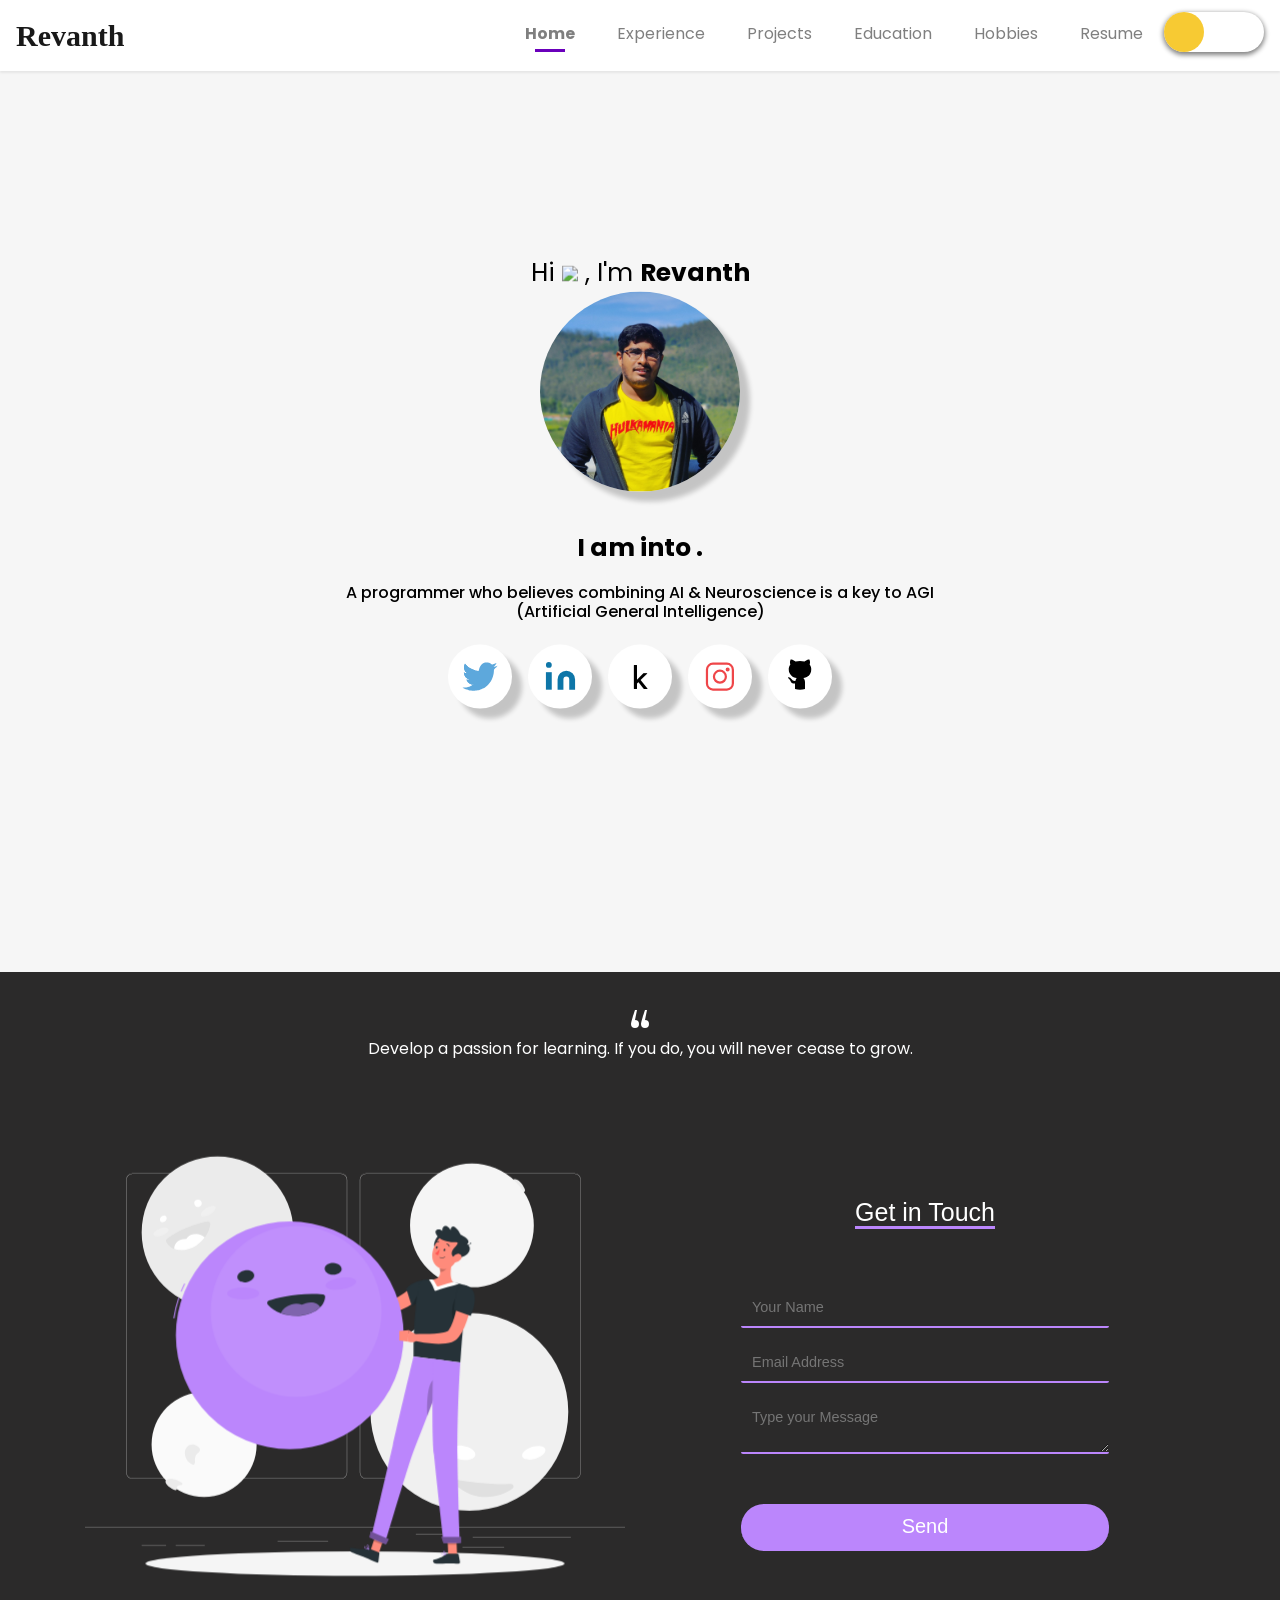
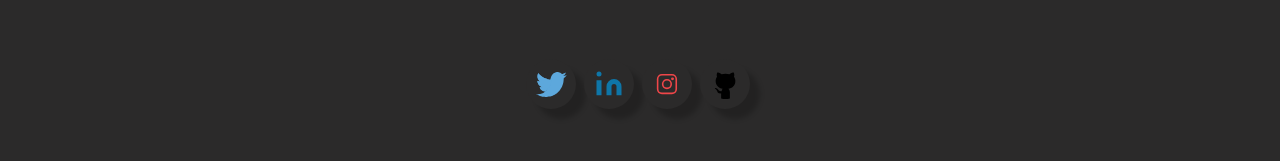
==== commit 38773738: "Test2" ====
--- a/index.html
+++ b/index.html
@@ -73,9 +73,9 @@
                     <img src="assets/images/Revanth.jpg" alt="" class="rounded-circle" height="200" width="200">
                 </div>
                 <br/>
-                <span style="display: inline;">I am into <span class="animated-text"
+                <b><span style="display: inline;">I am into <span class="animated-text"
                     data-words="Artificial Intelligence, Neuroscience, Machine Learning, Deep Learning, Computer Vision"></span>
-                </span>
+                </span></b>
                 <div>
                     <p></p>
                     <h6>A programmer who believes combining AI & Neuroscience is a key to AGI (Artificial General Intelligence)</h6>
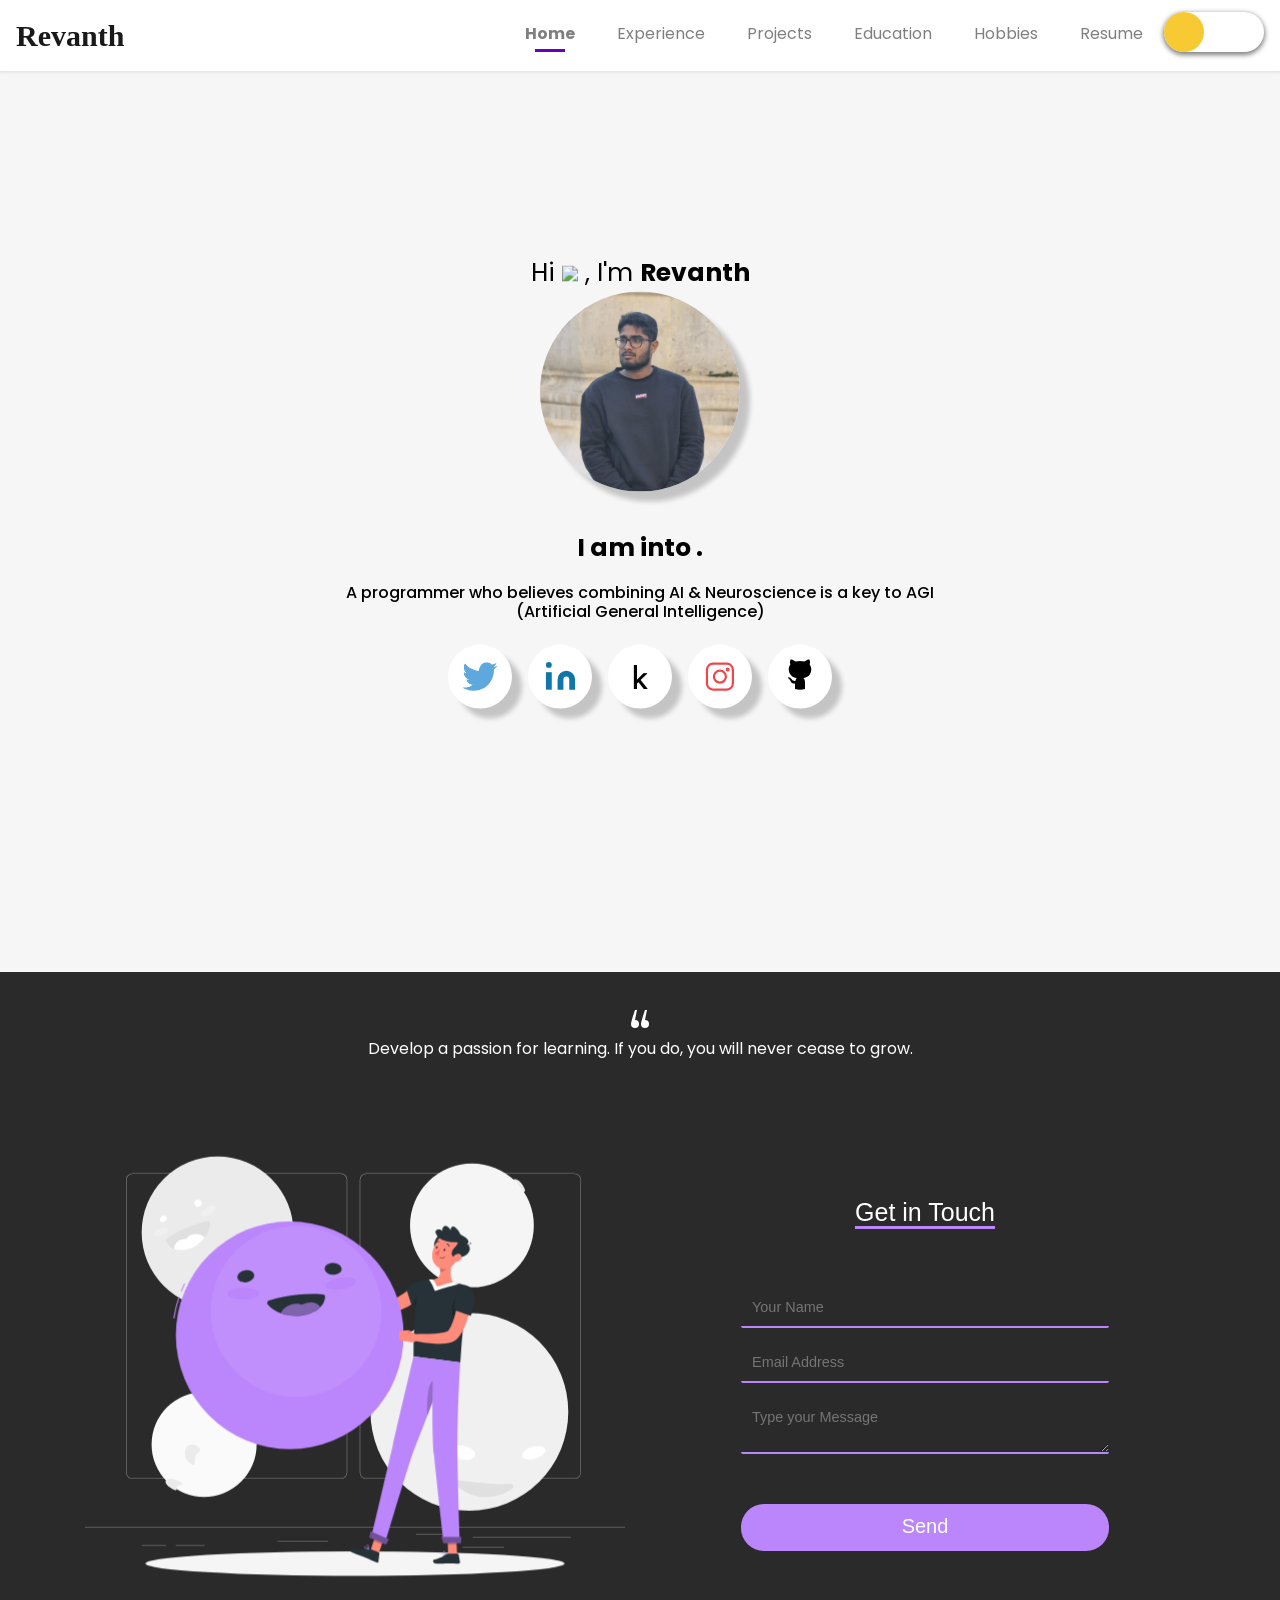
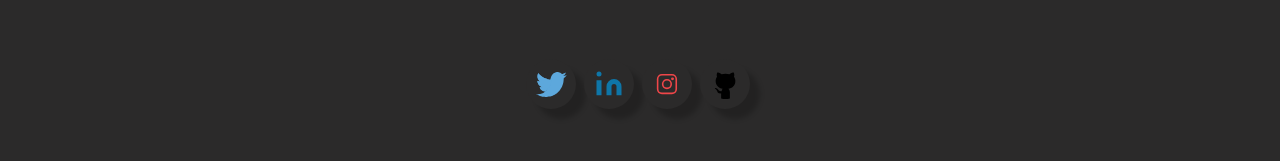
==== commit b3410013: "Testcase" ====
--- a/index.html
+++ b/index.html
@@ -70,11 +70,11 @@
         <div class="text col-sm-6" style="margin-top: 125px;">Hi <span class="wave"><img src="assets/images/Hand.gif" width="35px"></span>&nbsp;, I'm <span class="header">Revanth</span>
             <div class="center">
                 <div>
-                    <img src="assets/images/Revanth.jpg" alt="" class="rounded-circle" height="200" width="200">
+                    <img src="assets/images/rev1.jpg" alt="" class="rounded-circle" height="200" width="200">
                 </div>
                 <br/>
                 <b><span style="display: inline;">I am into <span class="animated-text"
-                    data-words="Artificial Intelligence, Neuroscience, Machine Learning, Deep Learning, Computer Vision"></span>
+                    data-words="Artificial Intelligence, Computer Vision, Neuroscience, Machine Learning, Deep Learning"></span>
                 </span></b>
                 <div>
                     <p></p>
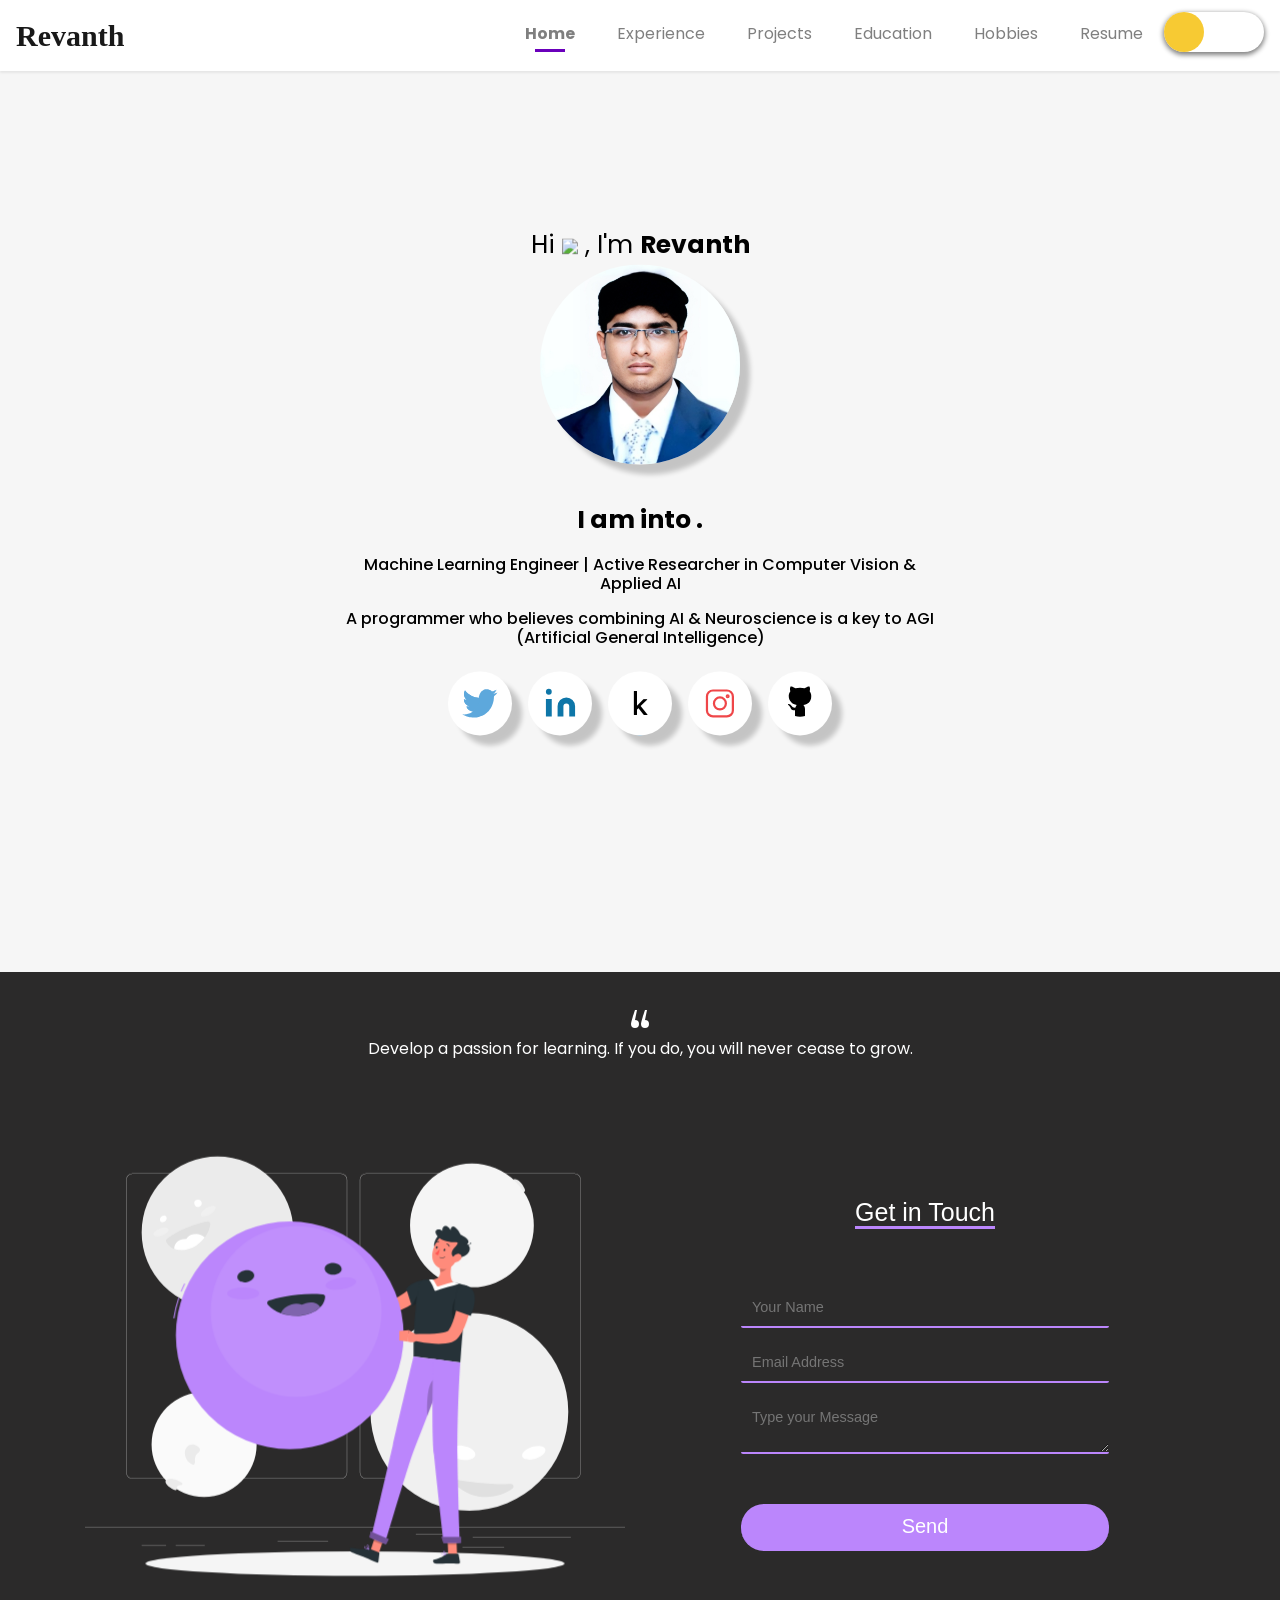
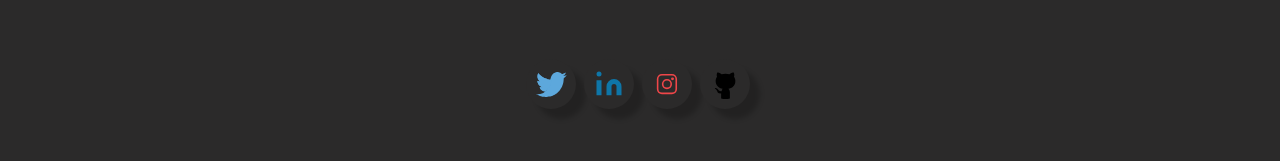
==== commit 611f41b0: "Changes" ====
--- a/index.html
+++ b/index.html
@@ -70,12 +70,17 @@
         <div class="text col-sm-6" style="margin-top: 125px;">Hi <span class="wave"><img src="assets/images/Hand.gif" width="35px"></span>&nbsp;, I'm <span class="header">Revanth</span>
             <div class="center">
                 <div>
-                    <img src="assets/images/rev1.jpg" alt="" class="rounded-circle" height="200" width="200">
+                    <img src="assets/images/Revanth.jpg" alt="" class="rounded-circle" height="200" width="200">
                 </div>
                 <br/>
                 <b><span style="display: inline;">I am into <span class="animated-text"
                     data-words="Artificial Intelligence, Computer Vision, Neuroscience, Machine Learning, Deep Learning"></span>
                 </span></b>
+                <div>
+                    <p></p>
+                    <h6>Machine Learning Engineer | Active Researcher in Computer Vision & Applied AI</h6>
+                    <p></p>
+                </div>
                 <div>
                     <p></p>
                     <h6>A programmer who believes combining AI & Neuroscience is a key to AGI (Artificial General Intelligence)</h6>
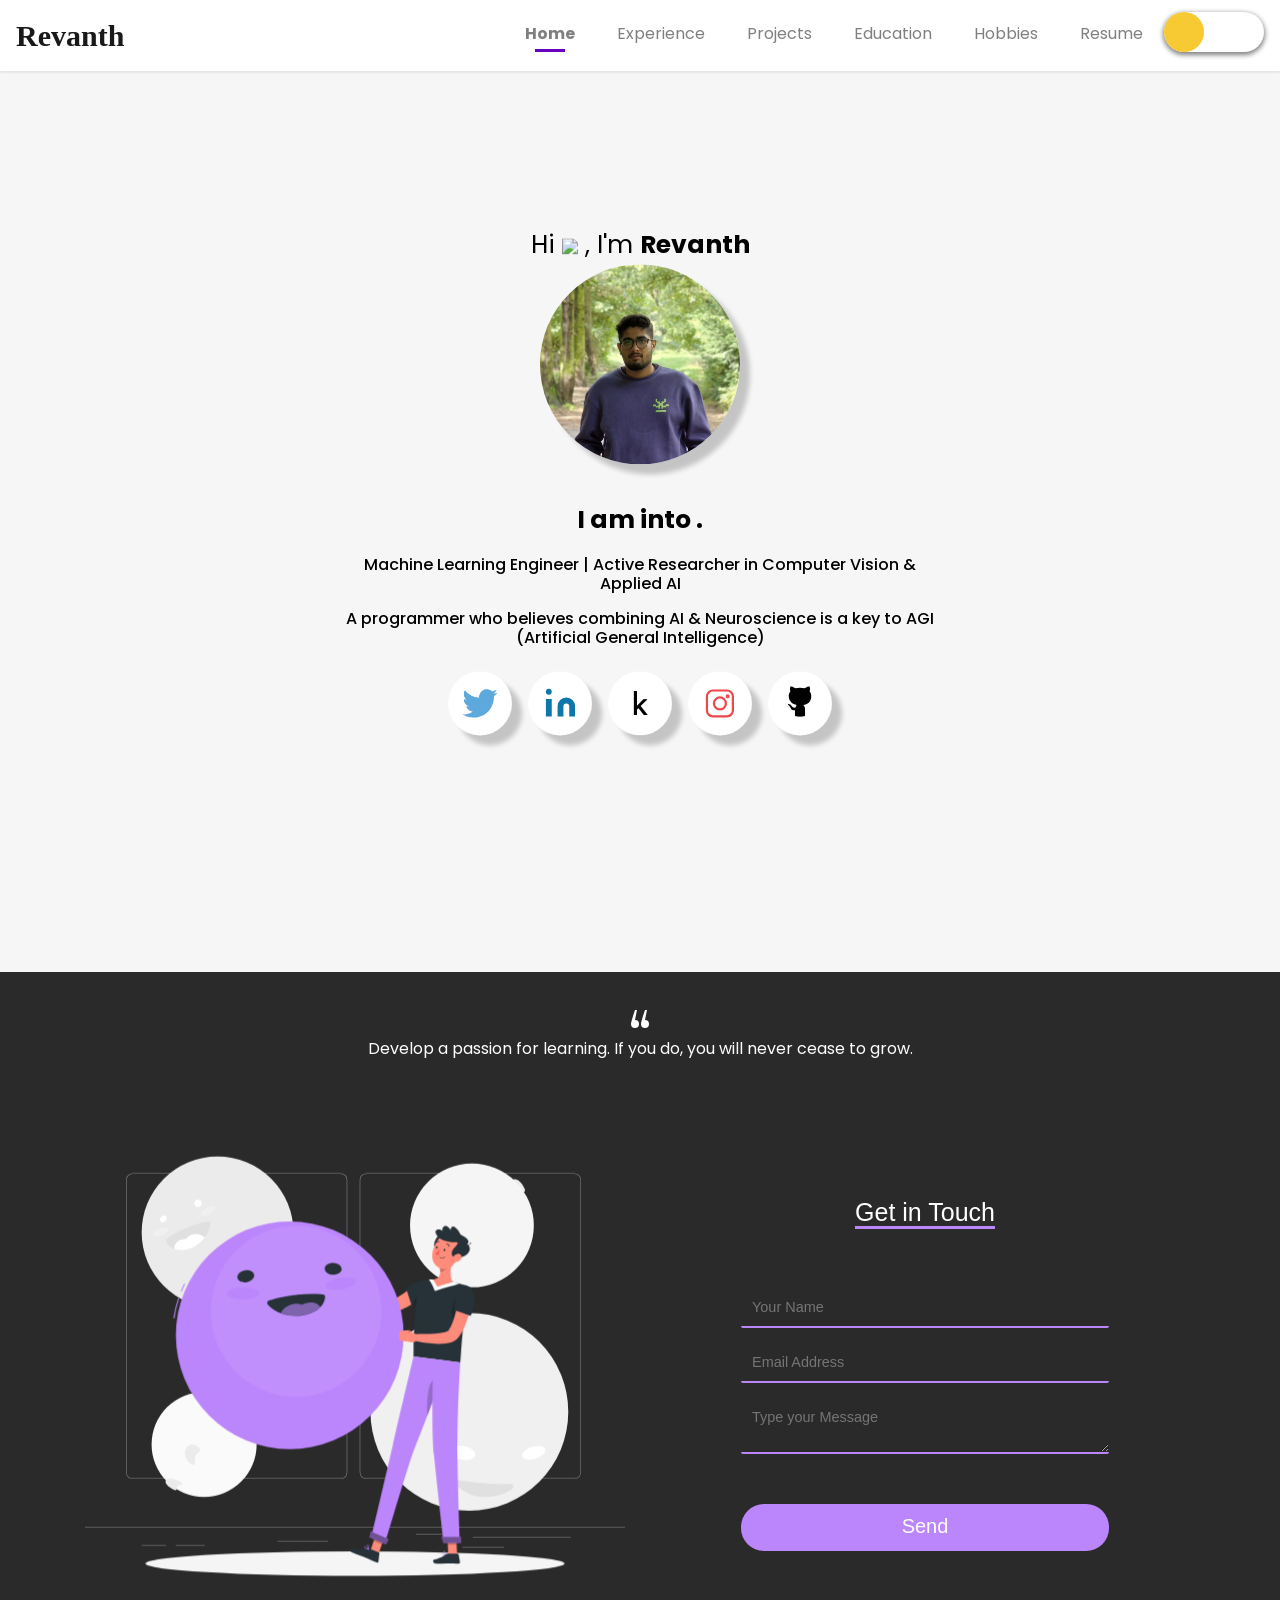
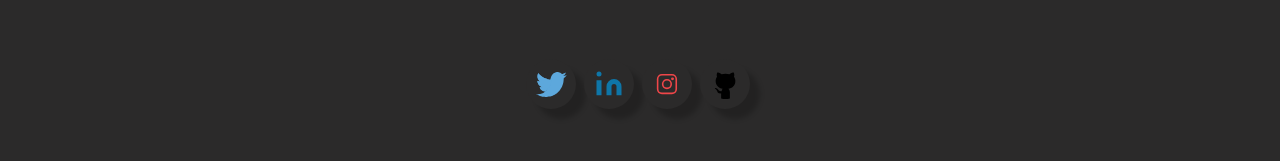
==== commit f98b3429: "Added new feature" ====
--- a/index.html
+++ b/index.html
@@ -70,7 +70,7 @@
         <div class="text col-sm-6" style="margin-top: 125px;">Hi <span class="wave"><img src="assets/images/Hand.gif" width="35px"></span>&nbsp;, I'm <span class="header">Revanth</span>
             <div class="center">
                 <div>
-                    <img src="assets/images/Revanth.jpg" alt="" class="rounded-circle" height="200" width="200">
+                    <img src="assets/images/rev.jpg" alt="" class="rounded-circle" height="200" width="200">
                 </div>
                 <br/>
                 <b><span style="display: inline;">I am into <span class="animated-text"
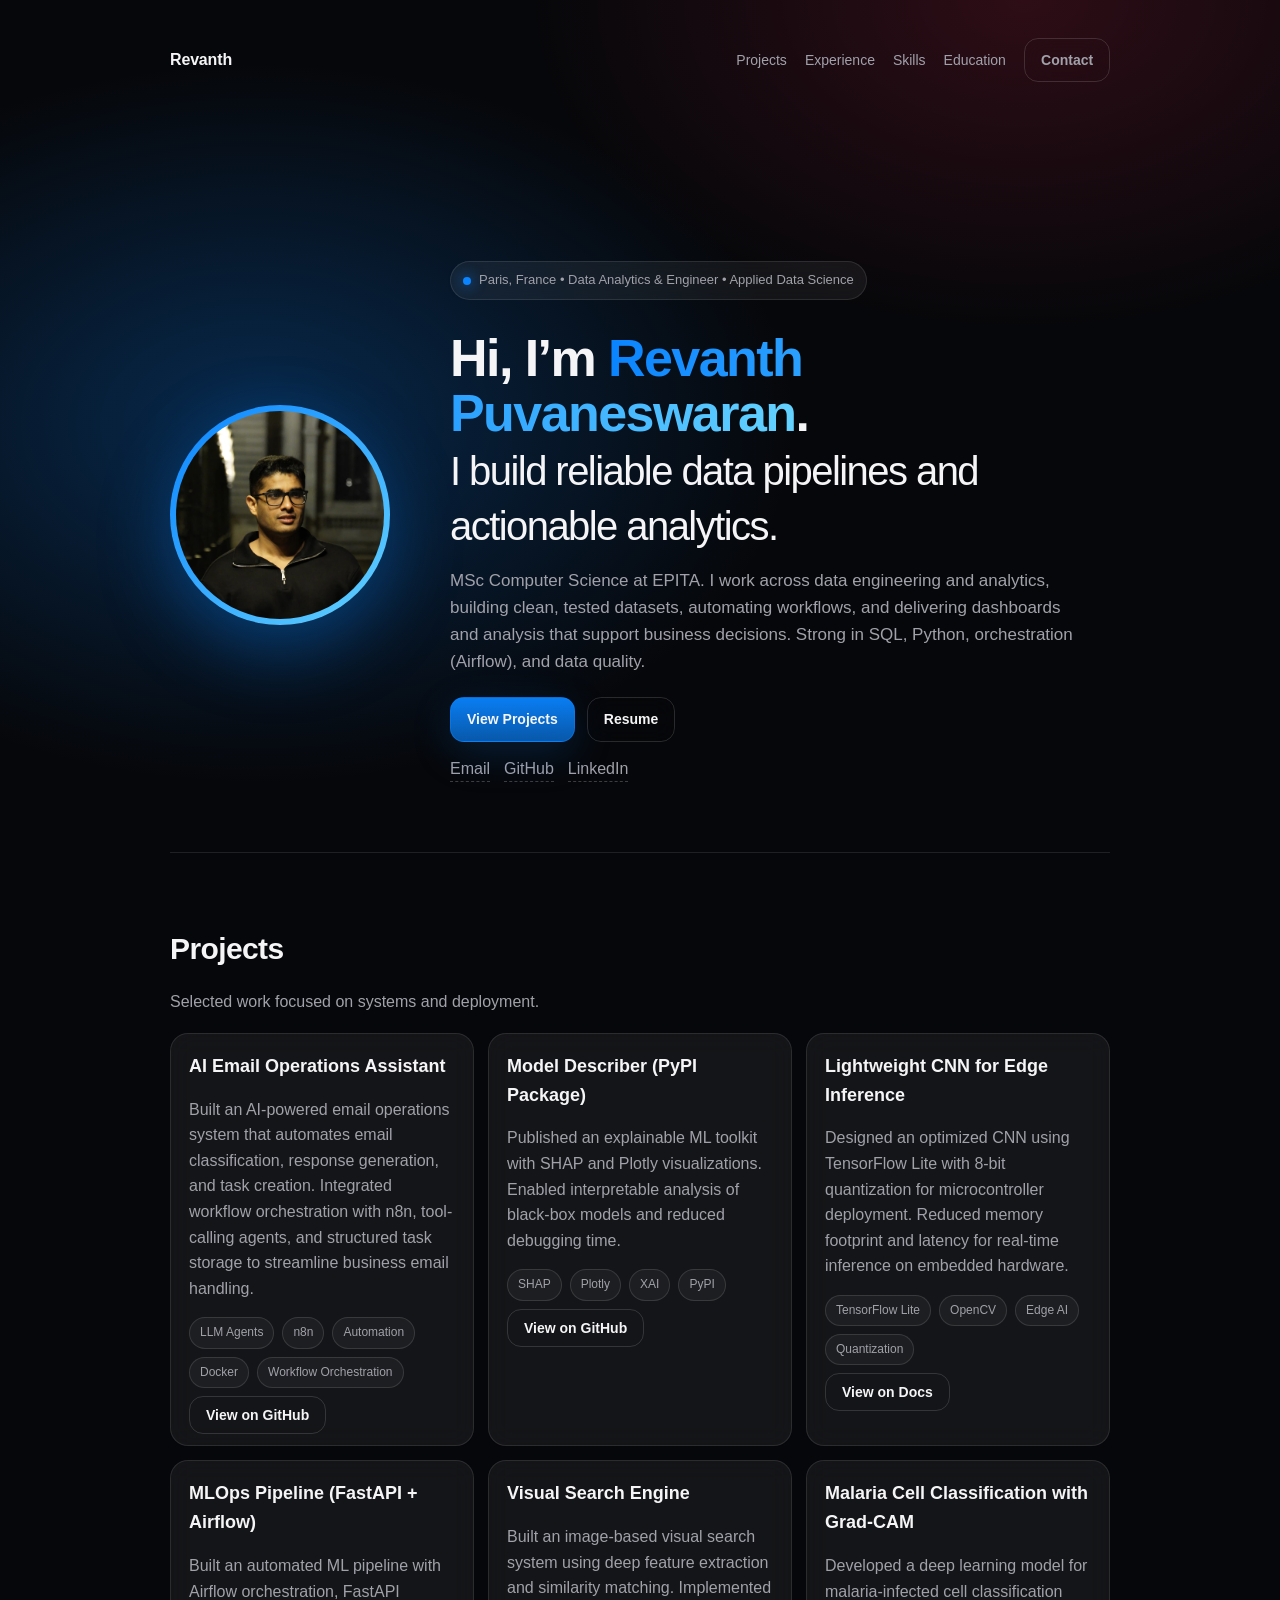
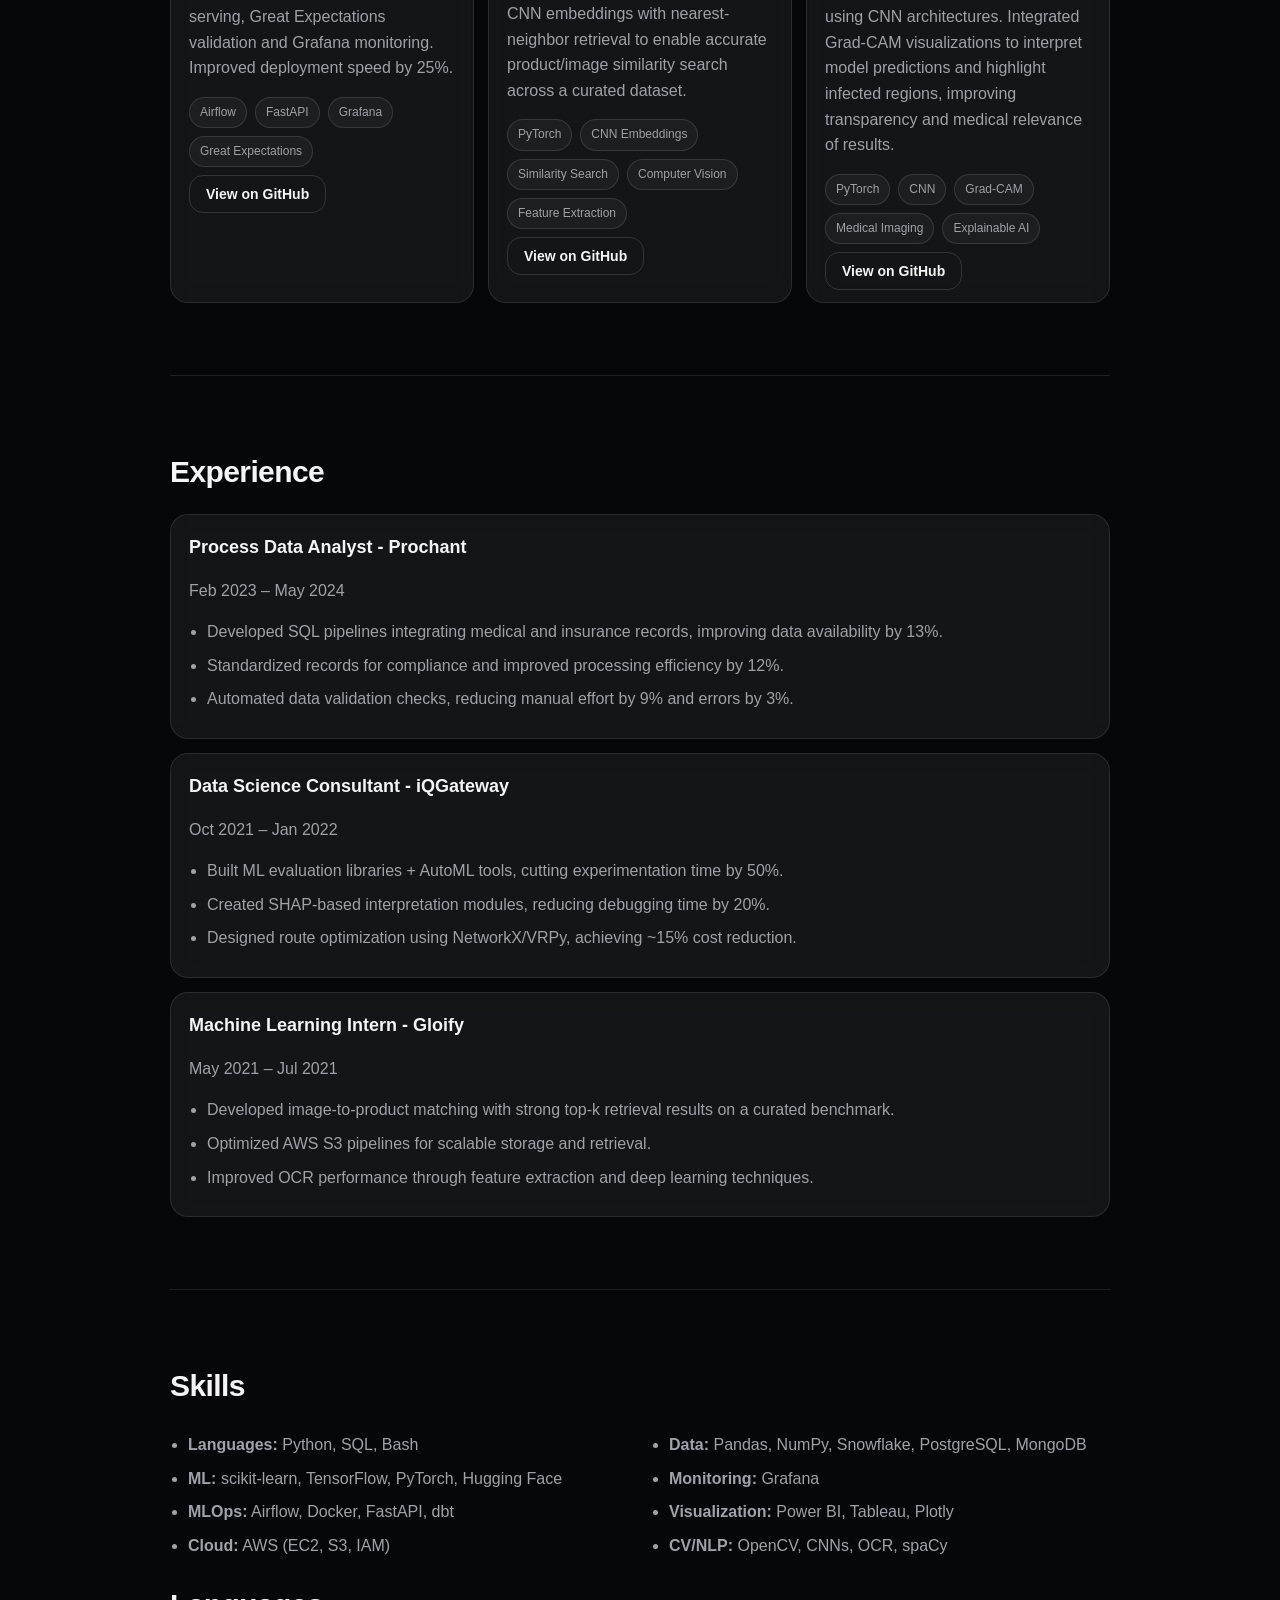
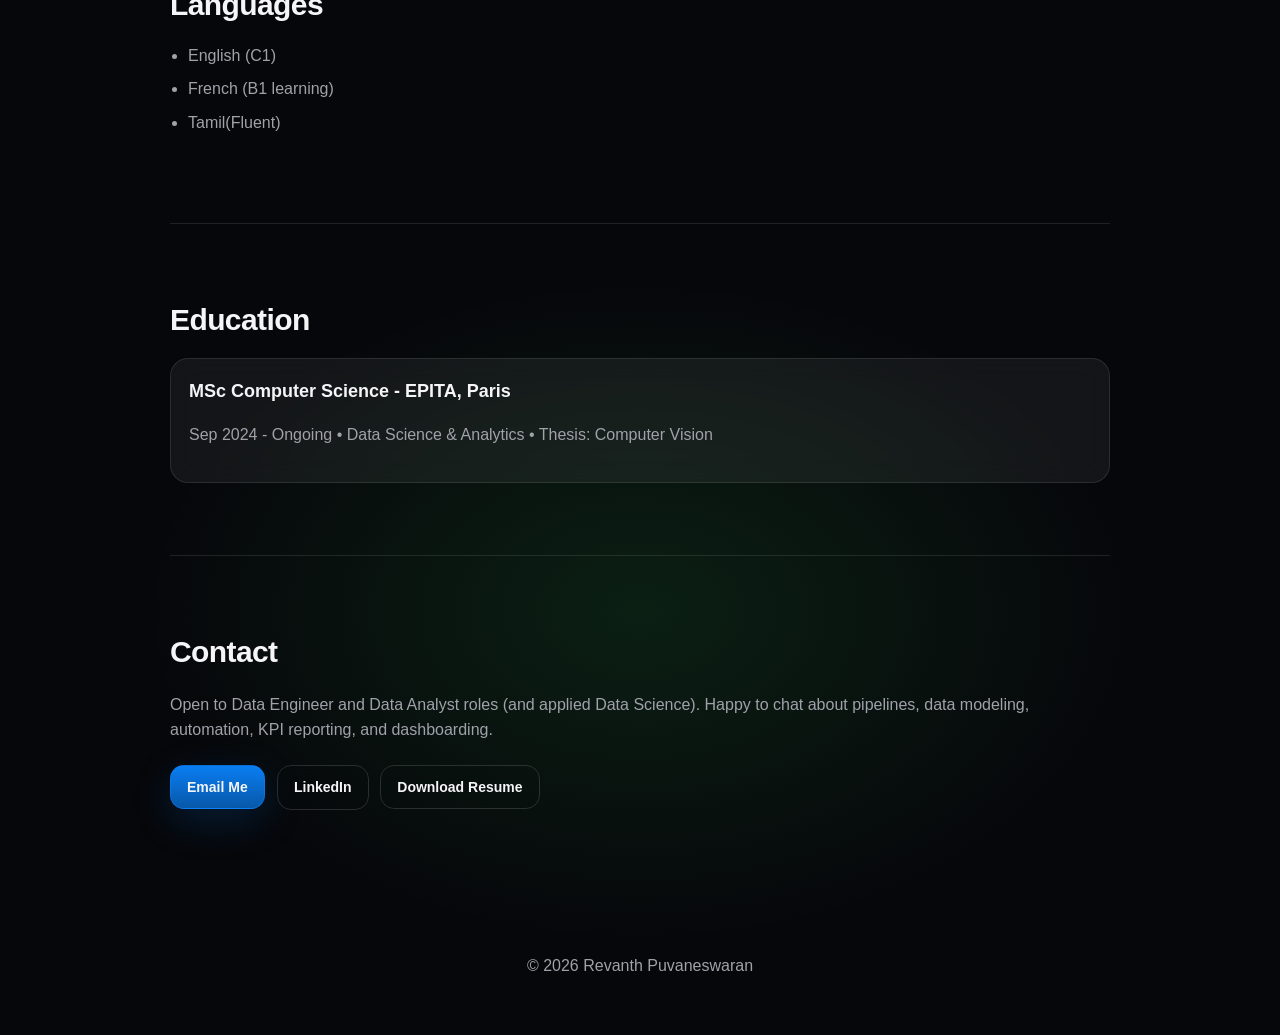
==== commit f62015c9: "Updated portfolio: added AI projects and improved projects section" ====
--- a/index.html
+++ b/index.html
@@ -1,227 +1,367 @@
-<!DOCTYPE html>
+<!doctype html>
 <html lang="en">
-
 <head>
-    <title>Revanth | Home</title>
-    <meta charset="UTF-8">
-    <meta name="viewport" content="width=device-width, initial-scale=1.0">
-    <meta name="keywords" content="free portfolio template,portfolio template, portfolio website template, open source, open sourcing, contributing to open source" />
-    <meta name="description" content="This project serves free and beautiful portfolio template for everyone. Anyone can showcase their work including moocs, education, projects, experience,etc. to the world." />
-    <!-- Robot.txt -->
-    <meta name="robots" content="index,follow" />
-    <meta name="Googlebot" content="index,follow" />
-    <meta name="AdsBot-Google" content="index,follow" />
-    <meta property="og:site_name" content="https://portfolio.smaranjitghose.codes/">
-    <meta property="og:title" content="John Doe | Home">
-    <meta property="og:description" content="This project serves free and beautiful portfolio template for everyone. Anyone can showcase their work including moocs, education, projects, experience,etc. to the world.">
-    <meta property="og:type" content="website">
-    <meta property="og:url" content="https://portfolio.smaranjitghose.codes/">
-    <meta name="twitter:card" content="summary">
-    <meta name="twitter:site" content="https://portfolio.smaranjitghose.codes/">
-    <meta name="application-name" content="John Doe | Home" />
-    <meta name="apple-mobile-web-app-title" content="John Doe | Home" />
-    <meta name="summary" content="An open source project aimed at providing free and beautiful templates to everyone for building their portfolio websites and showcase their work to the world." />
-    <!--For Dark/Light mode Toggle-->
-    <script src="https://code.iconify.design/1/1.0.4/iconify.min.js"></script>
-    <!--Import Google Icon Font-->
-    <link rel="stylesheet" href="https://maxcdn.bootstrapcdn.com/bootstrap/4.5.0/css/bootstrap.min.css" />
-    <link href="https://fonts.googleapis.com/css2?family=Poppins:wght@200;300&display=swap" rel="stylesheet">
-    <script src='https://kit.fontawesome.com/a076d05399.js'></script>
-    <link rel="stylesheet" href="assets/css/preloader.css">
-    <link rel="stylesheet" href="assets/css/home.css">
-    <link rel="stylesheet" href="assets/css/style.css">
-    <!-- Favicon -->
-    <link id='favicon' rel="shortcut icon" href="assets/images/favicon.png" type="image/x-png">
-    <!-- Font awesome icons -->
-    <link rel="stylesheet" href="https://cdnjs.cloudflare.com/ajax/libs/font-awesome/5.15.1/css/all.min.css" integrity="sha512-+4zCK9k+qNFUR5X+cKL9EIR+ZOhtIloNl9GIKS57V1MyNsYpYcUrUeQc9vNfzsWfV28IaLL3i96P9sdNyeRssA==" crossorigin="anonymous" />
-    <link rel="stylesheet" href="https://cdn.jsdelivr.net/gh/jpswalsh/academicons@1/css/academicons.min.css">
-    <script defer src="./assets/js/dynamicTitle.js"></script>
-    <!-- Global site tag (gtag.js) - Google Analytics -->
-    <script async src="https://www.googletagmanager.com/gtag/js?id=G-M11CMZ12Q"></script>
-    <script>
-        window.dataLayer = window.dataLayer || [];
-        function gtag(){dataLayer.push(arguments);}
-        gtag('js', new Date());
-
-        gtag('config', 'G-M11CMZ12Q');
-    </script>
+  <meta charset="utf-8" />
+  <meta name="viewport" content="width=device-width,initial-scale=1" />
+
+  <title>Revanth Puvaneswaran — Data Engineer / Data Analyst</title>
+  <meta name="description" content="Revanth Puvaneswaran — Data Engineer & Data Analyst in Paris. SQL, Python, pipelines, data modeling, dashboards, and applied data science." />
+
+  <link rel="stylesheet" href="./style.css" />
 </head>
 
-<body class="no-scroll-preload">
-    <!-- loader -->
-    <div class="loader-container">
-        <div class="atom">
-            <div class="electron"></div>
-            <div class="electron-alpha"></div>
-            <div class="electron-omega"></div>
-        </div>
+<body>
+
+  <!-- NAVBAR -->
+  <header class="container">
+    <nav class="nav">
+      <a class="logo" href="#top">Revanth</a>
+
+      <div class="links">
+        <a href="#projects">Projects</a>
+        <a href="#experience">Experience</a>
+        <a href="#skills">Skills</a>
+        <a href="#education">Education</a>
+        <a class="btn ghost" href="#contact">Contact</a>
+      </div>
+    </nav>
+  </header>
+
+  <main class="container">
+
+    <!-- HERO -->
+    <section id="top" class="hero hero-row">
+
+      <div class="hero-photo">
+        <div class="profile-wrapper">
+          <img src="assets/REVS.jpeg" alt="Revanth Puvaneswaran">
+        </div>
+      </div>
+
+      <div class="hero-content">
+        <p class="badge">Paris, France • Data Analytics & Engineer • Applied Data Science</p>
+
+        <h1>
+          Hi, I’m <span class="accent">Revanth Puvaneswaran</span>.<br/>
+          <span class="hero-subline">
+                I build reliable data pipelines and actionable analytics.
+          </span>
+        </h1>
+
+        <p class="sub">
+          MSc Computer Science at EPITA. I work across data engineering and analytics, building clean, tested datasets,
+          automating workflows, and delivering dashboards and analysis that support business decisions. Strong in SQL,
+          Python, orchestration (Airflow), and data quality.
+        </p>
+
+        <div class="hero-actions">
+          <a class="btn primary" href="#projects">View Projects</a>
+          <a class="btn ghost" href="./REVANTH.pdf" target="_blank" rel="noreferrer">Resume</a>
+        </div>
+
+        <div class="social">
+          <a href="mailto:revanthpuvanes@gmail.com">Email</a>
+          <a href="https://github.com/revanthpuvanes" target="_blank" rel="noreferrer">GitHub</a>
+          <a href="https://www.linkedin.com/in/revanth1998" target="_blank" rel="noreferrer">LinkedIn</a>
+        </div>
+      </div>
+
+    </section>
+
+    <!-- PROJECTS (UNCHANGED)
+    <section id="projects" class="section">
+      <h2>Projects</h2>
+      <p class="muted">Selected work focused on systems and deployment.</p>
+
+      <div class="grid">
+        <article class="card">
+          <h3>Lightweight CNN for Edge Inference</h3>
+          <p>
+            Designed an optimized CNN using TensorFlow Lite with 8-bit quantization for microcontroller deployment.
+            Reduced memory footprint and latency for real-time inference on embedded hardware.
+          </p>
+          <div class="tags">
+            <span>TensorFlow Lite</span>
+            <span>OpenCV</span>
+            <span>Edge AI</span>
+            <span>Quantization</span>
+          </div>
+        </article>
+
+        <article class="card">
+          <h3>MLOps Pipeline (FastAPI + Airflow)</h3>
+          <p>
+            Built an automated ML pipeline with Airflow orchestration, FastAPI serving,
+            Great Expectations validation and Grafana monitoring. Improved deployment speed by 25%.
+          </p>
+          <div class="tags">
+            <span>Airflow</span>
+            <span>FastAPI</span>
+            <span>Grafana</span>
+            <span>Great Expectations</span>
+          </div>
+        </article>
+
+        <article class="card">
+          <h3>Model Describer (PyPI Package)</h3>
+          <p>
+            Published an explainable ML toolkit with SHAP and Plotly visualizations.
+            Enabled interpretable analysis of black-box models and reduced debugging time.
+          </p>
+          <div class="tags">
+            <span>SHAP</span>
+            <span>Plotly</span>
+            <span>XAI</span>
+            <span>PyPI</span>
+          </div>
+        </article>
+      </div>
+    </section> -->
+
+    <!-- PROJECTS -->
+    <section id="projects" class="section">
+    <h2>Projects</h2>
+    <p class="muted">Selected work focused on systems and deployment.</p>
+
+    <div class="grid">
+
+        <article class="card">
+        <h3>AI Email Operations Assistant</h3>
+        <p>
+            Built an AI-powered email operations system that automates email classification, response generation,
+            and task creation. Integrated workflow orchestration with n8n, tool-calling agents, and structured
+            task storage to streamline business email handling.
+        </p>
+
+        <div class="tags">
+            <span>LLM Agents</span>
+            <span>n8n</span>
+            <span>Automation</span>
+            <span>Docker</span>
+            <span>Workflow Orchestration</span>
+        </div>
+
+        <div style="margin-top: 14px;">
+            <a href="https://github.com/revanthpuvanes/ai-email-operations-assistant"
+            target="_blank"
+            class="btn ghost">
+            View on GitHub
+            </a>
+        </div>
+        </article>
+
+        <article class="card">
+        <h3>Model Describer (PyPI Package)</h3>
+        <p>
+            Published an explainable ML toolkit with SHAP and Plotly visualizations.
+            Enabled interpretable analysis of black-box models and reduced debugging time.
+        </p>
+        <div class="tags">
+            <span>SHAP</span>
+            <span>Plotly</span>
+            <span>XAI</span>
+            <span>PyPI</span>
+        </div>
+        <div style="margin-top: 14px;">
+            <a href="https://github.com/revanthpuvanes/Model_describer" target="_blank" class="btn ghost">
+            View on GitHub
+            </a>
+        </div>
+        </article>
+        
+        <article class="card">
+        <h3>Lightweight CNN for Edge Inference</h3>
+        <p>
+            Designed an optimized CNN using TensorFlow Lite with 8-bit quantization for microcontroller deployment.
+            Reduced memory footprint and latency for real-time inference on embedded hardware.
+        </p>
+        <div class="tags">
+            <span>TensorFlow Lite</span>
+            <span>OpenCV</span>
+            <span>Edge AI</span>
+            <span>Quantization</span>
+        </div>
+        <div style="margin-top: 14px;">
+            <a href="https://drive.google.com/file/d/1etD90A4bqS7OJIJYcCqiGEPu1zXH3yA_/view" target="_blank" class="btn ghost">
+            View on Docs
+            </a>
+        </div>
+        </article>
+
+        <article class="card">
+        <h3>MLOps Pipeline (FastAPI + Airflow)</h3>
+        <p>
+            Built an automated ML pipeline with Airflow orchestration, FastAPI serving,
+            Great Expectations validation and Grafana monitoring. Improved deployment speed by 25%.
+        </p>
+        <div class="tags">
+            <span>Airflow</span>
+            <span>FastAPI</span>
+            <span>Grafana</span>
+            <span>Great Expectations</span>
+        </div>
+        <div style="margin-top: 14px;">
+            <a href="https://github.com/revanthpuvanes/MLOPs-Pipeline" target="_blank" class="btn ghost">
+            View on GitHub
+            </a>
+        </div>
+        </article>
+
+        <article class="card">
+        <h3>Visual Search Engine</h3>
+        <p>
+          Built an image-based visual search system using deep feature extraction and similarity matching.
+          Implemented CNN embeddings with nearest-neighbor retrieval to enable accurate product/image
+          similarity search across a curated dataset.
+        </p>
+
+        <div class="tags">
+          <span>PyTorch</span>
+          <span>CNN Embeddings</span>
+          <span>Similarity Search</span>
+          <span>Computer Vision</span>
+          <span>Feature Extraction</span>
+        </div>
+
+        <div style="margin-top: 14px;">
+          <a href="https://github.com/revanthpuvanes/Visual_Search_Engine"
+            target="_blank"
+            class="btn ghost">
+            View on GitHub
+          </a>
+        </div>
+        </article>
+
+        <article class="card">
+        <h3>Malaria Cell Classification with Grad-CAM</h3>
+        <p>
+          Developed a deep learning model for malaria-infected cell classification using CNN architectures.
+          Integrated Grad-CAM visualizations to interpret model predictions and highlight infected regions,
+          improving transparency and medical relevance of results.
+        </p>
+
+        <div class="tags">
+          <span>PyTorch</span>
+          <span>CNN</span>
+          <span>Grad-CAM</span>
+          <span>Medical Imaging</span>
+          <span>Explainable AI</span>
+        </div>
+
+        <div style="margin-top: 14px;">
+          <a href="https://github.com/revanthpuvanes/malaria_classifier_using_gradcam"
+            target="_blank"
+            class="btn ghost">
+            View on GitHub
+          </a>
+        </div>
+        </article>
+
     </div>
-
-    <!--Dynamic Nav Bar-->
-
-    <!--Particles effect-->
-    <div id="home">
-        <section class="center">
-            <div id="particles-js"></div>
-        </section>
-    </div>
-    <center>
-        <!-- Home Section -->
-        <div class="text col-sm-6" style="margin-top: 125px;">Hi <span class="wave"><img src="assets/images/Hand.gif" width="35px"></span>&nbsp;, I'm <span class="header">Revanth</span>
-            <div class="center">
-                <div>
-                    <img src="assets/images/rev.jpg" alt="" class="rounded-circle" height="200" width="200">
-                </div>
-                <br/>
-                <b><span style="display: inline;">I am into <span class="animated-text"
-                    data-words="Artificial Intelligence, Computer Vision, Neuroscience, Machine Learning, Deep Learning"></span>
-                </span></b>
-                <div>
-                    <p></p>
-                    <h6>Machine Learning Engineer | Active Researcher in Computer Vision & Applied AI</h6>
-                    <p></p>
-                </div>
-                <div>
-                    <p></p>
-                    <h6>A programmer who believes combining AI & Neuroscience is a key to AGI (Artificial General Intelligence)</h6>
-                    <p></p>
-                </div>
-                <div>
-                    <div class="social-icons">
-
-                        <a class="socialicon twitter" href="https://twitter.com/1998Revanth" target="_blank" rel="author">
-                            <!-- SVG code for twitter icon -->
-                            <svg class="twitter-icon" version="1.1" id="Layer_1" xmlns="http://www.w3.org/2000/svg" xmlns:xlink="http://www.w3.org/1999/xlink" x="0px" y="0px" viewBox="0 0 500 500" enable-background="new 0 0 500 500" xml:space="preserve">
-                                <!-- bird body -->
-                                <path id="body" fill="#5DA8DC" d="M142.9,364.1c-1.6,1-3,1.7-4,2.3c-3,1.5-7.9,3.8-14.9,6.9c-7,3.1-14.7,5.7-23.1,7.9
-                                                c-8.4,2.2-15.6,3.8-21.8,4.7c-6.2,0.9-12.2,1.5-18.1,1.8s-11.4,0.3-16.7,0c-5.2-0.3-8.5-0.5-9.6-0.6l-1.8-0.2l-0.4-0.1l-0.4-0.1v0.8
-                                                h0.2l0.1,0.1l0.1,0.1l0.1,0.1l0.1,0.1l0.1,0.1H33l0.4,0.2l0.4,0.2l0.1,0.1l0.1,0.1l0.1,0.1l0.1,0.1l3.6,2.2c2.4,1.5,4.5,2.6,6.4,3.6
-                                                s6.6,3.3,14.1,7.1c7.6,3.7,16.6,7.4,27.2,11.1s18.6,6.2,24,7.4c5.4,1.3,12.8,2.6,22.2,3.9s14.9,2.1,16.3,2.2
-                                                c1.5,0.1,3.3,0.3,5.5,0.4l3.3,0.2v0.2h25.6v-0.2l14-1.3c9.3-0.9,17.6-2.1,25-3.3c7.3-1.3,14.9-3.1,22.8-5.5
-                                                c7.9-2.4,15.3-4.9,22.4-7.7c7.1-2.8,13.7-5.7,19.7-9c6.1-3.2,11.3-6,15.6-8.5c4.3-2.5,9.1-5.6,14.2-9.3c5.2-3.7,10-7.5,14.6-11.2
-                                                s7.1-5.9,7.7-6.4c0.6-0.6,4-4,10.2-10.2c6.2-6.3,11.3-11.9,15.4-16.8c4-5,8-10.3,12-15.9c3.9-5.6,8.3-12.5,13-20.6
-                                                s9.2-17.3,13.5-27.5s8-20.7,11-31.5c3-10.7,5.2-20.4,6.7-28.9s2.4-16.5,3-23.8c0.5-7.3,0.8-13.9,0.9-19.7s2.5-10.8,7.4-14.8
-                                                s9.9-8.5,15-13.7c5.1-5.1,7.9-8,8.3-8.7c0.5-0.7,0.9-1.1,1.1-1.2c0.3-0.1,2.1-2.3,5.3-6.7c3.3-4.4,5-6.6,5-6.7l0.1-0.1l0.2-0.4
-                                                l0.2-0.4l0.1-0.1l0.1-0.1l0.1-0.1l0.1-0.1l0.1-0.1l0.1-0.1l0.1-0.1l0.1-0.1l0.1-0.1l0.1-0.1l0.2-0.1l0.2-0.1V115l-1,0.3l-0.8,0.1
-                                                l-0.4,0.2l-0.4,0.2l-0.4,0.2l-0.4,0.2l-0.6,0.2l-1.2,0.4l-10.6,3.6c-6.7,2.2-13.7,4.1-21,5.7l-11,2.4h-1.9l0.1-0.1l0.1-0.1l0.1-0.1
-                                                l0.1-0.1l0.1-0.1l0.1-0.1l0.1-0.1l0.1-0.1l0.4-0.2l0.4-0.2l0.1-0.1l0.1-0.1l0.1-0.1l0.1-0.1l0.4-0.2l0.4-0.2l1.9-1.3
-                                                c1.3-0.9,2.4-1.8,3.3-2.8s2.8-2.7,5.6-5.1c2.8-2.4,6-6,9.5-10.7s6.5-9.4,8.8-14s3.6-7.2,3.7-7.9c0.1-0.6,0.3-1.2,0.4-1.6l0.2-0.6
-                                                l0.2-0.4l0.2-0.4l0.2-0.6l0.2-0.6l0.1-0.6l0.1-0.6l-0.4,0.1l-0.4,0.1l-0.1,0.1l-0.1,0.1l-0.1,0.1l-0.1,0.1l-0.4,0.2l-0.4,0.2
-                                                l-0.4,0.2l-0.4,0.2l-0.1,0.1c-0.1,0.1-0.8,0.4-1.9,1.2c-1.2,0.7-4.7,2.4-10.5,5s-11.6,5-17.5,7.1s-11.4,3.7-16.5,4.9
-                                                s-8.8,0.5-11.3-1.9c-2.4-2.4-5.2-4.7-8.3-6.9c-3.1-2.2-6.5-4.3-10.4-6.4c-3.8-2.1-7.7-3.9-11.8-5.5c-4-1.6-8.6-2.9-13.5-3.8
-                                                l-7.4-1.5h-20.5v0.1c0,0.1-1.7,0.4-5.1,0.9s-7.6,1.6-12.6,3.3c-5,1.7-10.4,4.2-16.3,7.4c-5.9,3.3-11.1,7-15.7,11.2
-                                                s-8.3,8.3-11.2,12.2c-2.9,3.9-5.2,7.4-7,10.5C221.5,163.3,231.3,307,142.9,364.1z" />
-
-                                <!-- wing1 -->
-                                <path id="wing1" fill="#5DA8DC" d="M233.2,181.5c-5-0.5-12.4-1.7-22.2-3.6c-9.8-1.8-16.8-3.3-20.8-4.5s-11.1-3.7-21.2-7.4
-                                                c-10.1-3.8-19.5-8-28.3-12.8c-8.8-4.7-16.8-9.5-24-14.4s-13.1-9.1-17.5-12.8c-4.5-3.7-7.1-6-7.9-7s-1.5-1.6-1.9-1.8
-                                                c-0.5-0.2-3.2-2.7-8-7.6s-9.1-9.2-12.6-13.2l-5.3-5.9l-0.1-0.1l-0.1-0.1L63.1,90l-0.2-0.4l-0.1-0.1l-0.1-0.1l-0.1-0.1l-0.1-0.1
-                                                l-0.1-0.1L62.3,89l-0.1-0.1l0,0.1l-0.1,0.1L62,89.2l0,0.1l-0.1,0.1L61.7,90l-0.2,0.6L57.9,98c-2.2,5-3.9,9.7-5.1,14.1
-                                                c-1.2,4.5-1.9,8.5-2.4,12c-0.4,3.5-0.5,7.8-0.4,12.8s0.7,10,1.8,15.1c1,5.1,2.6,10.2,4.6,15.2c2.1,5.1,4,9.2,5.8,12.5
-                                                c1.8,3.2,3.9,6.4,6.3,9.2c2.4,2.9,4.7,5.6,7.1,8.3s4.6,4.7,6.7,6.4c2.2,1.6,3.3,2.5,3.4,2.5l0.1,0.1l0.4,0.2l0.4,0.2l0.1,0.1
-                                                l0.1,0.1l0.1,0.1L87,207l0.4,0.2l0.4,0.2l0.1,0.1l0.1,0.1l0.1,0.1l0.1,0.1l0.1,0.1l0.1,0.1l0.1,0.1l0.1,0.1H85l-1.8-0.2
-                                                c-1.2-0.1-4.8-0.9-10.8-2.2s-11.1-2.9-15.1-4.7l-6.1-2.8l-0.4-0.2l-0.4-0.2l-0.4-0.2l-0.4-0.2l-0.4-0.1l-0.4-0.1l0.7,8.3
-                                                c0.4,5.5,1.4,11,2.8,16.3c1.5,5.4,3.6,11,6.5,16.9s6.2,11.1,9.8,15.5c3.7,4.5,7,8.1,10.1,11c3.1,2.8,6.3,5.4,9.8,7.8
-                                                c3.4,2.4,8,4.8,13.8,7.3s9.3,3.9,10.6,4.3c1.3,0.4,2.2,0.6,2.8,0.8l0.8,0.2l0.8,0.2l0.8,0.2l0.8,0.2l0.8,0.2l-0.1,0.1l-0.1,0.1
-                                                l-0.1,0.1l-0.1,0.1l-1,0.2l-1,0.2l-0.8,0.2c-0.5,0.1-1.9,0.4-4.3,0.8s-6.6,0.6-12.8,0.8c-6.2,0.1-10.7,0-13.5-0.4l-4.3-0.6L81,288
-                                                l-0.6-0.1l0.1,0.4l0.1,0.4l0.2,0.6l0.2,0.6l3.2,7.2c2.2,4.8,4.4,9,6.7,12.7c2.3,3.7,5.1,7.2,8.3,10.7c3.2,3.5,5.8,6.2,7.9,8
-                                                c2.1,1.9,5.3,4.3,9.9,7.2c4.6,2.9,9.3,5.4,14.1,7.4c4.9,2.1,9.4,3.7,13.5,4.7c4.2,1,7.3,1.6,9.2,1.8c1.9,0.1,4,0.3,6.1,0.4l3.1,0.2
-                                                c117.9-117.9,82.9-167.7,82.9-167.7l-2.8-0.1C241.6,182.3,238.2,181.9,233.2,181.5z" />
-                                <!-- wing2 -->
-                                <path id="wing2" fill="#5DA8DC" d="M233.2,181.5c-5-0.5-12.4-1.7-22.2-3.6c-9.8-1.8-16.8-3.3-20.8-4.5s-11.1-3.7-21.2-7.4
-                                                c-10.1-3.8-19.5-8-28.3-12.8c-8.8-4.7-16.8-9.5-24-14.4s-13.1-9.1-17.5-12.8c-4.5-3.7-7.1-6-7.9-7s-1.5-1.6-1.9-1.8
-                                                c-0.5-0.2-3.2-2.7-8-7.6s-9.1-9.2-12.6-13.2l-5.3-5.9l-0.1-0.1l-0.1-0.1L63.1,90l-0.2-0.4l-0.1-0.1l-0.1-0.1l-0.1-0.1l-0.1-0.1
-                                                l-0.1-0.1L62.3,89l-0.1-0.1l0,0.1l-0.1,0.1L62,89.2l0,0.1l-0.1,0.1L61.7,90l-0.2,0.6L57.9,98c-2.2,5-3.9,9.7-5.1,14.1
-                                                c-1.2,4.5-1.9,8.5-2.4,12c-0.4,3.5-0.5,7.8-0.4,12.8s0.7,10,1.8,15.1c1,5.1,2.6,10.2,4.6,15.2c2.1,5.1,4,9.2,5.8,12.5
-                                                c1.8,3.2,3.9,6.4,6.3,9.2c2.4,2.9,4.7,5.6,7.1,8.3s4.6,4.7,6.7,6.4c2.2,1.6,3.3,2.5,3.4,2.5l0.1,0.1l0.4,0.2l0.4,0.2l0.1,0.1
-                                                l0.1,0.1l0.1,0.1L87,207l0.4,0.2l0.4,0.2l0.1,0.1l0.1,0.1l0.1,0.1l0.1,0.1l0.1,0.1l0.1,0.1l0.1,0.1l0.1,0.1H85l-1.8-0.2
-                                                c-1.2-0.1-4.8-0.9-10.8-2.2s-11.1-2.9-15.1-4.7l-6.1-2.8l-0.4-0.2l-0.4-0.2l-0.4-0.2l-0.4-0.2l-0.4-0.1l-0.4-0.1l0.7,8.3
-                                                c0.4,5.5,1.4,11,2.8,16.3c1.5,5.4,3.6,11,6.5,16.9s6.2,11.1,9.8,15.5c3.7,4.5,7,8.1,10.1,11c3.1,2.8,6.3,5.4,9.8,7.8
-                                                c3.4,2.4,8,4.8,13.8,7.3s9.3,3.9,10.6,4.3c1.3,0.4,2.2,0.6,2.8,0.8l0.8,0.2l0.8,0.2l0.8,0.2l0.8,0.2l0.8,0.2l-0.1,0.1l-0.1,0.1
-                                                l-0.1,0.1l-0.1,0.1l-1,0.2l-1,0.2l-0.8,0.2c-0.5,0.1-1.9,0.4-4.3,0.8s-6.6,0.6-12.8,0.8c-6.2,0.1-10.7,0-13.5-0.4l-4.3-0.6L81,288
-                                                l-0.6-0.1l0.1,0.4l0.1,0.4l0.2,0.6l0.2,0.6l3.2,7.2c2.2,4.8,4.4,9,6.7,12.7c2.3,3.7,5.1,7.2,8.3,10.7c3.2,3.5,5.8,6.2,7.9,8
-                                                c2.1,1.9,5.3,4.3,9.9,7.2c4.6,2.9,9.3,5.4,14.1,7.4c4.9,2.1,9.4,3.7,13.5,4.7c4.2,1,7.3,1.6,9.2,1.8c1.9,0.1,4,0.3,6.1,0.4l3.1,0.2
-                                                c117.9-117.9,82.9-167.7,82.9-167.7l-2.8-0.1C241.6,182.3,238.2,181.9,233.2,181.5z" />
-                            </svg>
-                        </a>
-
-                        <!-- <a class="socialicon dribbble" href="" target="_blank" rel="author">
-                            <svg class="dribbble-icon" viewBox="0 0 256 256" version="1.1" xmlns="http://www.w3.org/2000/svg" xmlns:xlink="http://www.w3.org/1999/xlink" preserveAspectRatio="xMidYMid">
-                            <g>
-                                <path
-                                    d="M128,255.7 C57.4,255.7 0,198.4 0,127.9 C0,57.3 57.4,0 128,0 C198.6,0 256,57.3 256,127.8 C256,198.3 198.6,255.7 128,255.7 L128,255.7 L128,255.7 Z M235.9,145.3 C232.2,144.1 202.1,135.2 167.8,140.6 C182.1,179.8 187.9,211.8 189,218.4 C213.6,201.9 231.1,175.7 235.9,145.3 L235.9,145.3 L235.9,145.3 Z M170.7,228.5 C169.1,218.9 162.7,185.5 147.4,145.7 C147.2,145.8 146.9,145.9 146.7,145.9 C85,167.4 62.9,210.1 60.9,214.1 C79.4,228.5 102.7,237.1 128,237.1 C143.1,237.2 157.6,234.1 170.7,228.5 L170.7,228.5 L170.7,228.5 Z M46.8,201 C49.3,196.8 79.3,147.2 135.7,128.9 C137.1,128.4 138.6,128 140,127.6 C137.3,121.4 134.3,115.2 131.1,109.1 C76.5,125.4 23.5,124.7 18.7,124.6 C18.7,125.7 18.6,126.8 18.6,127.9 C18.7,156 29.3,181.6 46.8,201 L46.8,201 L46.8,201 Z M21,105.6 C25.9,105.7 70.9,105.9 122.1,92.3 C104,60.1 84.4,33.1 81.6,29.2 C50.9,43.6 28.1,71.8 21,105.6 L21,105.6 L21,105.6 Z M102.4,21.8 C105.4,25.8 125.3,52.8 143.2,85.7 C182.1,71.1 198.5,49.1 200.5,46.3 C181.2,29.2 155.8,18.8 128,18.8 C119.2,18.8 110.6,19.9 102.4,21.8 L102.4,21.8 L102.4,21.8 Z M212.6,58.9 C210.3,62 192,85.5 151.6,102 C154.1,107.2 156.6,112.5 158.9,117.8 C159.7,119.7 160.5,121.6 161.3,123.4 C197.7,118.8 233.8,126.2 237.4,126.9 C237.1,101.2 227.9,77.5 212.6,58.9 L212.6,58.9 L212.6,58.9 Z"
-                                    fill="#B2215A" y="0"></path>
-                            </g>
-                            </svg>
-                        </a> -->
-
-                        <a class="socialicon linkedin" href="https://www.linkedin.com/in/revanth1998" target="_blank" rel="author">
-                            <svg class="linkedin-icon" xmlns="http://www.w3.org/2000/svg" width="35" viewBox="0 0 24 24" fill="#0e76a8" stroke-width="1" stroke-linecap="round" stroke-linejoin="round" class="feather feather-linkedin">
-                                <path d="M16 8a6 6 0 0 1 6 6v7h-4v-7a2 2 0 0 0-2-2 2 2 0 0 0-2 2v7h-4v-7a6 6 0 0 1 6-6z"></path>
-                                <rect x="2" y="9" width="4" height="12"></rect>
-                                <circle cx="4" cy="4" r="2"></circle>
-                            </svg>
-                        </a>
-
-                        <!-- <a class="socialicon codeforces" href="" target="_blank" rel="author">
-                            <svg class="codeforces-icon" xmlns="http://www.w3.org/2000/svg" viewBox="5 0 14 19" width="100" height="100">
-                                <g>
-                                    <rect class="red" x="15" width="2" height="6.5" rx="0.7" y="0" fill="#AE0F0A" />
-                                    <rect class="blue" x="12" width="2" height="6.5" rx="0.7" y="0" fill="#4F81C1" />
-                                    <rect class="yellow" x="9" width="2" height="6.5" rx="0.7" y="0" fill="#FFD400" />
-                                </g>
-                            </svg>
-                        </a> -->
-
-                        <a class="socialicon kaggle" href="https://www.kaggle.com/revanth666" target="_blank" rel="author">
-                            <i class="fab fa-kaggle"></i>
-                        </a>
-
-                        <a class="socialicon instagram" href="https://www.instagram.com/the_heart_break_kid_revs/" target="_blank" rel="author">
-                            <!-- svg code for instagram icon -->
-                            <svg class="instagram-icon" x="0px" y="0px" viewBox="0 0 202.5 202.5" style="enable-background:new 0 0 202.5 202.5;">
-                                <circle id="littleCircle" class="st0" cx="101" cy="101.5" r="18.9" />
-                                <circle id="shutter" class="st0" cx="101" cy="101.5" r="8" />
-                                <circle id="lens" class="st0" cx="125.5" cy="78.6" r="2.9" />
-                                <path id="camera" class="st0" d="M79,60.5h44c10.5,0,19,8.5,19,19v44c0,10.5-8.5,19-19,19H79c-10.5,0-19-8.5-19-19v-44
-                                                                                                        C60,69,68.5,60.5,79,60.5z" />
-                            </svg>
-                        </a>
-
-                        <a class="socialicon github" href="https://github.com/revanthpuvanes" target="_blank" rel="author">
-                            <!-- SVG code for Github icon -->
-                            <svg class="github-icon" width="45px" height="45px" viewBox="0 0 300 300">
-                                <!-- body -->
-                                <path id="body" d="M112.5,234.4v43.1c24.5,7.5,50.5,7.5,75,0V225c-0.4-11.1-4.9-21.6-12.7-29.6c30-3.4,59.5-23.5,59.5-64.1
-                                                            c0.9-13.9-3.3-27.7-11.8-38.7c4.1-11.6,3.7-24.4-1.3-35.7c0,0-11.2-3.7-37.5,13.8c-22.1-6.1-45.3-6.1-67.4,0
-                                                            C90.6,53.3,78.9,56.8,78.9,56.8c-5,11.3-5.4,24.1-1.3,35.7c-8.5,11.1-12.7,24.8-11.9,38.7c0.2,33.8,26.4,61.8,60.2,64.1
-                                                            c-5,4.7-8.1,11.1-8.6,18" />
-                                <!-- arm                             -->
-                                <path id="arm" d="M125.2,213.4c-13.9,7.8-31.5,2.8-39.3-11.2c-4.3-7.7-12-12.8-20.7-13.8c-11.2,0-4.6,6.4,0,9.4
-                                                            c6,5.1,10.8,11.5,13.8,18.8c2.9,7.4,7.7,24.1,41.5,17.8" />
-                            </svg>
-                        </a>
-                    </div>
-                </div>
-            </div>
-        </div>
-    </center>
-
-    <br><br><br>
-    <!-- Dynamic footer section -->
-    <script src="https://code.jquery.com/jquery-3.5.1.min.js" integrity="sha256-9/aliU8dGd2tb6OSsuzixeV4y/faTqgFtohetphbbj0=" crossorigin="anonymous"></script>
-
-    <!-- Google Analytics -->
-    <script async src="https://www.googletagmanager.com/gtag/js?id=G-G6D61F5TL4"></script>
-    <!-- Fetching our Google Tag Manager -->
-
-    <!--JavaScript at end of body for optimized loading-->
-    <script src="assets/js/app.js"></script>
-    <script src="https://cdnjs.cloudflare.com/ajax/libs/popper.js/1.12.9/umd/popper.min.js" integrity="sha384-ApNbgh9B+Y1QKtv3Rn7W3mgPxhU9K/ScQsAP7hUibX39j7fakFPskvXusvfa0b4Q" crossorigin="anonymous"></script>
-    <script src="https://maxcdn.bootstrapcdn.com/bootstrap/4.0.0/js/bootstrap.min.js" integrity="sha384-JZR6Spejh4U02d8jOt6vLEHfe/JQGiRRSQQxSfFWpi1MquVdAyjUar5+76PVCmYl" crossorigin="anonymous"></script>
-    <script src='https://cdnjs.cloudflare.com/ajax/libs/particles.js/2.0.0/particles.min.js'></script>
-    <script src="assets/js/particle.js"></script>
+    </section>
+
+    <!-- EXPERIENCE (UNCHANGED) -->
+    <section id="experience" class="section">
+      <h2>Experience</h2>
+
+      <div class="grid one-col">
+
+        <article class="card">
+          <h3>Process Data Analyst - Prochant</h3>
+          <p class="muted">Feb 2023 – May 2024</p>
+          <ul class="list">
+            <li>Developed SQL pipelines integrating medical and insurance records, improving data availability by 13%.</li>
+            <li>Standardized records for compliance and improved processing efficiency by 12%.</li>
+            <li>Automated data validation checks, reducing manual effort by 9% and errors by 3%.</li>
+          </ul>
+        </article>
+
+        <article class="card">
+          <h3>Data Science Consultant - iQGateway</h3>
+          <p class="muted">Oct 2021 – Jan 2022</p>
+          <ul class="list">
+            <li>Built ML evaluation libraries + AutoML tools, cutting experimentation time by 50%.</li>
+            <li>Created SHAP-based interpretation modules, reducing debugging time by 20%.</li>
+            <li>Designed route optimization using NetworkX/VRPy, achieving ~15% cost reduction.</li>
+          </ul>
+        </article>
+
+        <article class="card">
+          <h3>Machine Learning Intern - Gloify</h3>
+          <p class="muted">May 2021 – Jul 2021</p>
+          <ul class="list">
+            <li>Developed image-to-product matching with strong top-k retrieval results on a curated benchmark.</li>
+            <li>Optimized AWS S3 pipelines for scalable storage and retrieval.</li>
+            <li>Improved OCR performance through feature extraction and deep learning techniques.</li>
+          </ul>
+        </article>
+
+      </div>
+    </section>
+
+    <!-- SKILLS (UNCHANGED) -->
+    <section id="skills" class="section">
+      <h2>Skills</h2>
+
+      <div class="two-col">
+        <ul class="list">
+          <li><b>Languages:</b> Python, SQL, Bash</li>
+          <li><b>ML:</b> scikit-learn, TensorFlow, PyTorch, Hugging Face</li>
+          <li><b>MLOps:</b> Airflow, Docker, FastAPI, dbt</li>
+          <li><b>Cloud:</b> AWS (EC2, S3, IAM)</li>
+        </ul>
+
+        <ul class="list">
+          <li><b>Data:</b> Pandas, NumPy, Snowflake, PostgreSQL, MongoDB</li>
+          <li><b>Monitoring:</b> Grafana</li>
+          <li><b>Visualization:</b> Power BI, Tableau, Plotly</li>
+          <li><b>CV/NLP:</b> OpenCV, CNNs, OCR, spaCy</li>
+        </ul>
+      </div>
+
+      <p class="muted small" style="margin-top:14px;">
+        <h2>Languages</h2> 
+        <ul class="list">
+          <li>English (C1)</li> 
+          <li>French (B1 learning)</li>  
+          <li>Tamil(Fluent)</li>
+        </ul>
+      </p>
+    </section>
+
+    <!-- EDUCATION (allowed minor adjustment) -->
+    <section id="education" class="section">
+      <h2>Education</h2>
+      <article class="card">
+        <h3>MSc Computer Science - EPITA, Paris</h3>
+        <p class="muted">Sep 2024 - Ongoing • Data Science & Analytics • Thesis: Computer Vision</p>
+      </article>
+    </section>
+
+    <!-- CONTACT (focused for DA + DE) -->
+    <section id="contact" class="section">
+      <h2>Contact</h2>
+      <p class="muted">
+        Open to Data Engineer and Data Analyst roles (and applied Data Science). Happy to chat about pipelines,
+        data modeling, automation, KPI reporting, and dashboarding.
+      </p>
+
+      <div class="hero-actions">
+        <a class="btn primary" href="mailto:revanthpuvanes@gmail.com">Email Me</a>
+        <a class="btn ghost" href="https://www.linkedin.com/in/revanth1998" target="_blank" rel="noreferrer">LinkedIn</a>
+        <a class="btn ghost" href="./REVANTH.pdf" target="_blank" rel="noreferrer">Download Resume</a>
+      </div>
+    </section>
+
+  </main>
+
+  <footer class="container footer">
+    <p>© <span id="year"></span> Revanth Puvaneswaran</p>
+  </footer>
+
+  <script>
+    document.getElementById("year").textContent = new Date().getFullYear();
+  </script>
 
 </body>
-
-</html>
+</html>
--- a/style.css
+++ b/style.css
@@ -0,0 +1,303 @@
+:root{
+  --bg: #06070a;
+  --text: #f5f5f7;
+  --muted: #a1a1aa;
+  --border: rgba(255,255,255,0.10);
+  --accent: #0a84ff; /* Apple-ish blue */
+  --card: rgba(255,255,255,0.06);
+}
+
+*{ box-sizing:border-box; }
+html{ scroll-behavior:smooth; }
+
+body{
+  margin:0;
+  font-family:-apple-system, BlinkMacSystemFont, "SF Pro Text","SF Pro Display",
+              "Helvetica Neue", Helvetica, Arial, sans-serif;
+  color:var(--text);
+  line-height:1.6;
+
+  background:
+    radial-gradient(900px 600px at 20% 10%, rgba(10,132,255,0.28), transparent 60%),
+    radial-gradient(900px 600px at 80% 0%, rgba(255,45,85,0.16), transparent 55%),
+    radial-gradient(900px 600px at 50% 90%, rgba(48,209,88,0.12), transparent 55%),
+    var(--bg);
+}
+
+a{ color:inherit; text-decoration:none; }
+
+.container{
+  max-width:980px;
+  margin:0 auto;
+  padding:28px 20px;
+}
+
+.section{
+  padding:72px 0;
+  border-top:1px solid var(--border);
+}
+
+h1{
+  font-size:52px;
+  line-height:1.05;
+  letter-spacing:-0.03em;
+  margin:18px 0 12px;
+  font-weight:700;
+}
+
+h2{
+  font-size:30px;
+  margin:0 0 14px;
+  letter-spacing:-0.02em;
+  font-weight:650;
+}
+
+h3{
+  font-size:18px;
+  margin:0 0 10px;
+  font-weight:650;
+}
+
+.muted{ color:var(--muted); }
+.small{ font-size:14px; }
+
+.accent{
+  background: linear-gradient(90deg, #0a84ff, #64d2ff);
+  -webkit-background-clip:text;
+  background-clip:text;
+  color:transparent;
+}
+
+/* NAV */
+.nav{
+  display:flex;
+  justify-content:space-between;
+  align-items:center;
+  gap:18px;
+  padding:10px 0 0;
+}
+
+.logo{
+  font-weight:800;
+  letter-spacing:-0.01em;
+  font-size:16px;
+}
+
+.links{
+  display:flex;
+  gap:18px;
+  align-items:center;
+  flex-wrap:wrap;
+}
+
+.links a{
+  color:var(--muted);
+  font-size:14px;
+}
+.links a:hover{ color:var(--text); }
+
+/* HERO LAYOUT */
+.hero{
+  padding:0;
+}
+
+.hero-row{
+  display:flex;
+  align-items:center;
+  gap:60px;
+  padding:110px 0 70px;
+}
+
+.hero-content{
+  max-width:650px;
+}
+
+.hero-photo{
+  flex-shrink:0;
+  display:flex;
+  justify-content:center;
+  align-items:center;
+}
+
+/* BADGE */
+.badge{
+  display:inline-flex;
+  align-items:center;
+  gap:8px;
+  padding:8px 12px;
+  border-radius:999px;
+  background: rgba(255,255,255,0.06);
+  border: 1px solid var(--border);
+  color: var(--muted);
+  font-size:13px;
+  backdrop-filter: blur(10px);
+}
+
+.badge::before{
+  content:"";
+  width:8px; height:8px;
+  border-radius:50%;
+  background: var(--accent);
+  box-shadow: 0 0 14px rgba(10,132,255,0.9);
+}
+
+.sub{
+  max-width:68ch;
+  font-size:17px;
+  color:var(--muted);
+}
+
+/* PHOTO */
+.profile-wrapper{
+  width:220px;
+  height:220px;
+  border-radius:50%;
+  padding:6px;
+  background: linear-gradient(135deg, #0a84ff, #64d2ff);
+  box-shadow: 0 25px 70px rgba(10,132,255,0.35);
+  overflow:hidden;
+}
+
+.profile-wrapper img{
+  width:100%;
+  height:100%;
+  object-fit:cover;
+  border-radius:50%;
+  display:block;
+}
+
+/* BUTTONS */
+.hero-actions{
+  margin-top:22px;
+  display:flex;
+  gap:12px;
+  flex-wrap:wrap;
+}
+
+.btn{
+  padding:10px 16px;
+  border-radius:14px;
+  font-weight:650;
+  font-size:14px;
+  border:1px solid rgba(255,255,255,0.14);
+  background: rgba(255,255,255,0.08);
+  color: var(--text);
+  backdrop-filter: blur(12px);
+  transition: transform .15s ease, background .15s ease, border-color .15s ease, box-shadow .15s ease;
+}
+
+.btn:hover{
+  transform: translateY(-1px);
+  background: rgba(255,255,255,0.12);
+  border-color: rgba(255,255,255,0.20);
+}
+
+.btn.ghost{
+  background: transparent;
+}
+
+.btn.primary{
+  background: linear-gradient(180deg, rgba(10,132,255,0.95), rgba(10,132,255,0.65));
+  border-color: rgba(10,132,255,0.50);
+  box-shadow: 0 12px 40px rgba(10,132,255,0.18);
+}
+.btn.primary:hover{
+  box-shadow: 0 16px 55px rgba(10,132,255,0.26);
+}
+
+/* SOCIAL */
+.social{
+  display:flex;
+  gap:14px;
+  margin-top:14px;
+  color: var(--muted);
+  flex-wrap:wrap;
+}
+.social a{
+  border-bottom:1px dashed rgba(255,255,255,0.22);
+}
+.social a:hover{
+  color:var(--text);
+  border-bottom-color: rgba(255,255,255,0.5);
+}
+
+/* CARDS / GRID */
+.grid{
+  display:grid;
+  grid-template-columns:repeat(auto-fit, minmax(270px, 1fr));
+  gap:14px;
+  margin-top:18px;
+}
+
+.one-col{
+  grid-template-columns: 1fr;
+}
+
+.card{
+  padding:18px;
+  border-radius:18px;
+  background: var(--card);
+  border: 1px solid var(--border);
+  backdrop-filter: blur(12px);
+  transition: transform .16s ease, border-color .16s ease, background .16s ease;
+}
+
+.card:hover{
+  transform: translateY(-3px);
+  border-color: rgba(255,255,255,0.22);
+  background: rgba(255,255,255,0.075);
+}
+
+.card p{ color: var(--muted); }
+
+/* TAGS */
+.tags{
+  display:flex;
+  gap:8px;
+  flex-wrap:wrap;
+  margin-top:12px;
+}
+
+.tags span{
+  font-size:12px;
+  padding:5px 10px;
+  border-radius:999px;
+  border:1px solid rgba(255,255,255,0.12);
+  color: var(--muted);
+  background: rgba(255,255,255,0.04);
+}
+
+/* LISTS */
+.list{ margin:0; padding-left:18px; }
+.list li{ margin:8px 0; color: var(--muted); }
+
+/* TWO COL */
+.two-col{
+  display:grid;
+  grid-template-columns:1fr 1fr;
+  gap:22px;
+}
+
+/* FOOTER */
+.footer{
+  text-align:center;
+  color: var(--muted);
+  padding:28px 0 40px;
+}
+
+/* RESPONSIVE */
+@media (max-width: 900px){
+  h1{ font-size:38px; }
+  .hero-row{
+    flex-direction:column;
+    text-align:center;
+    gap:40px;
+    padding:90px 0 60px;
+  }
+  .two-col{ grid-template-columns:1fr; }
+}
+
+.hero-subline{
+  font-size: 40px;
+  font-weight: 500;
+}
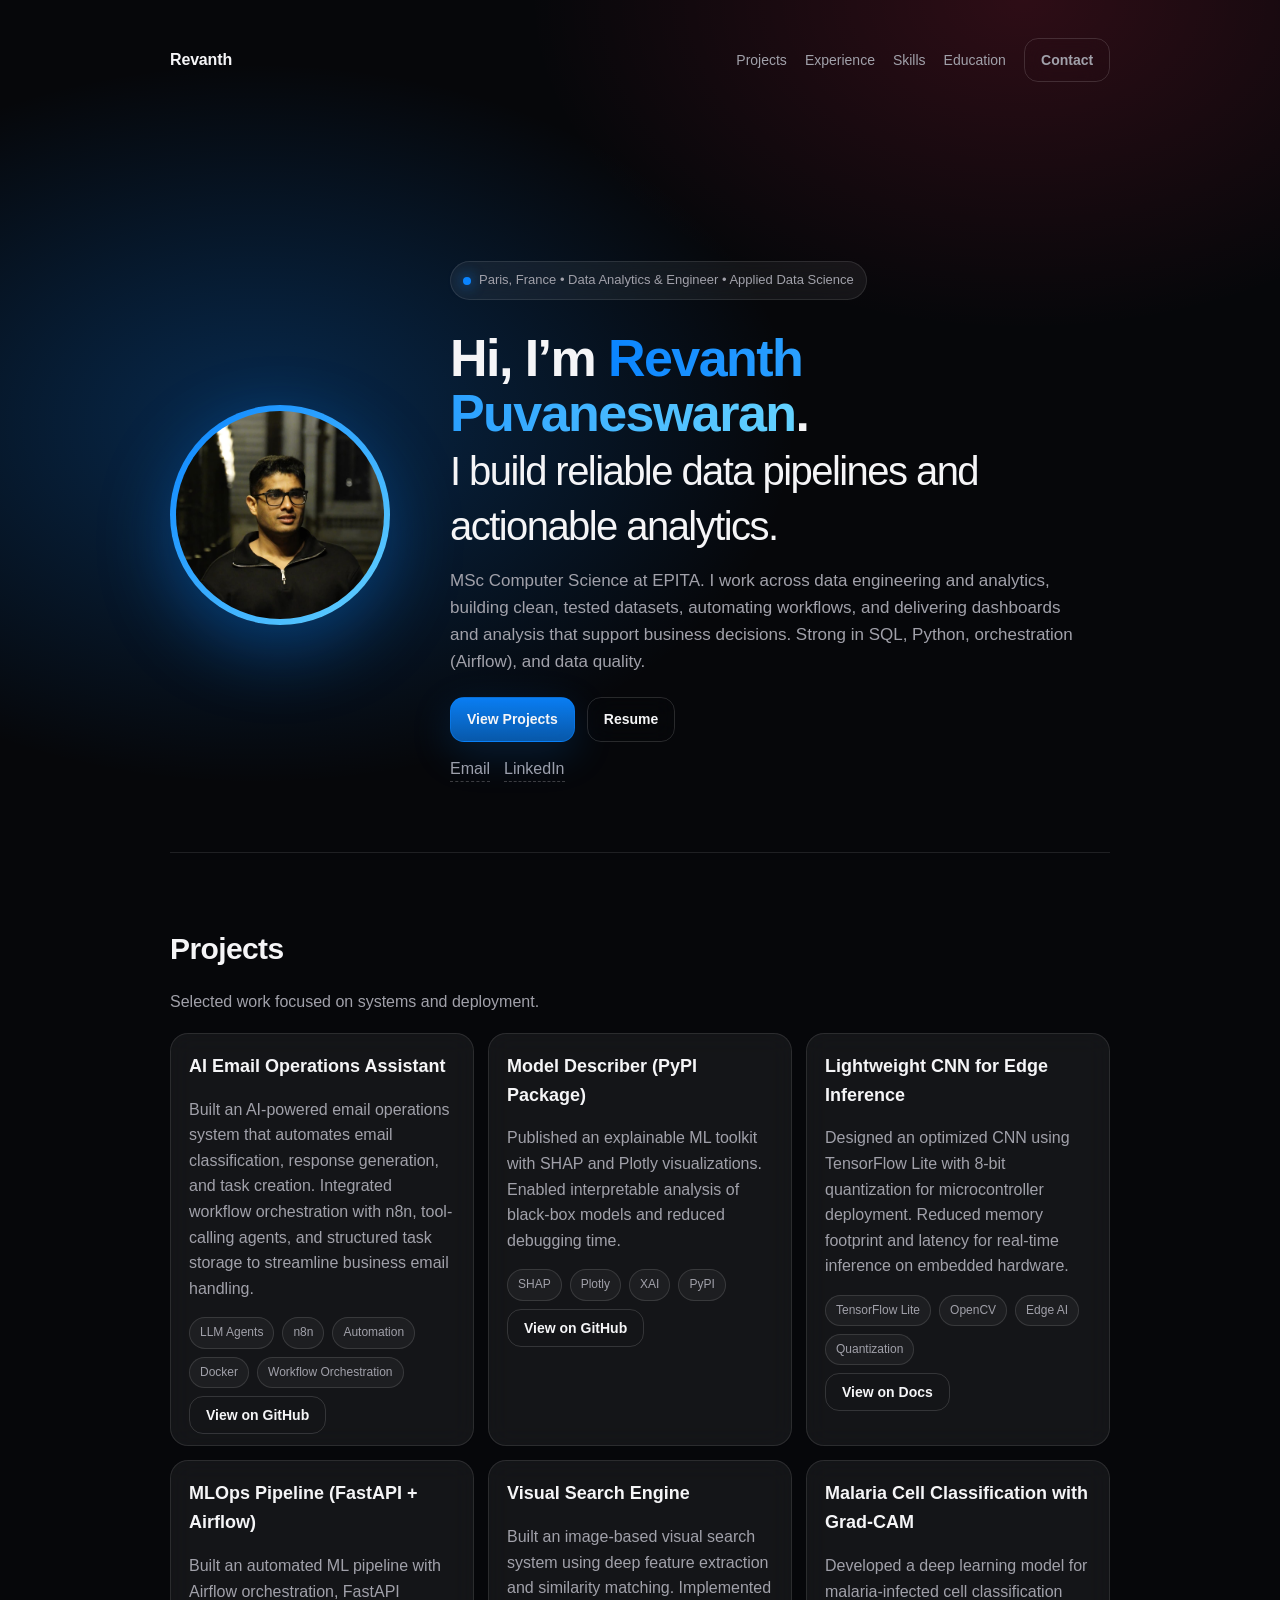
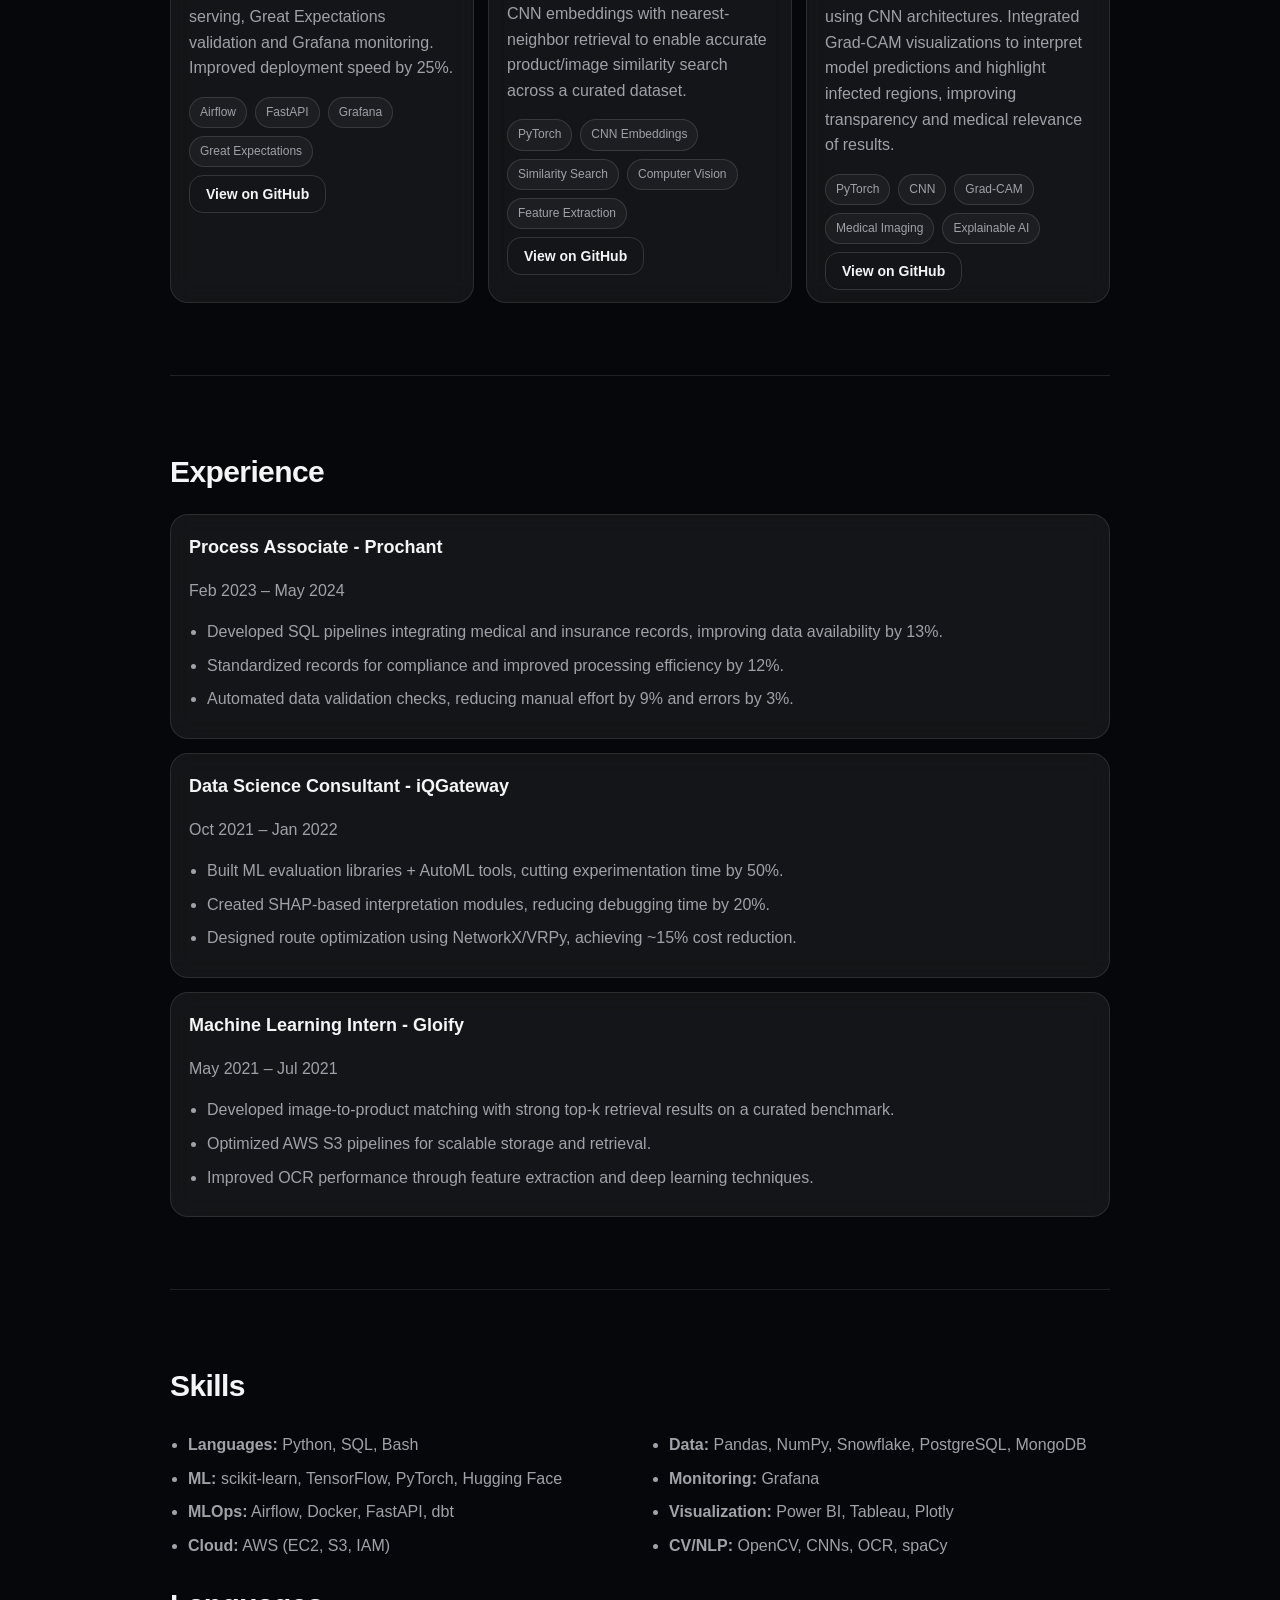
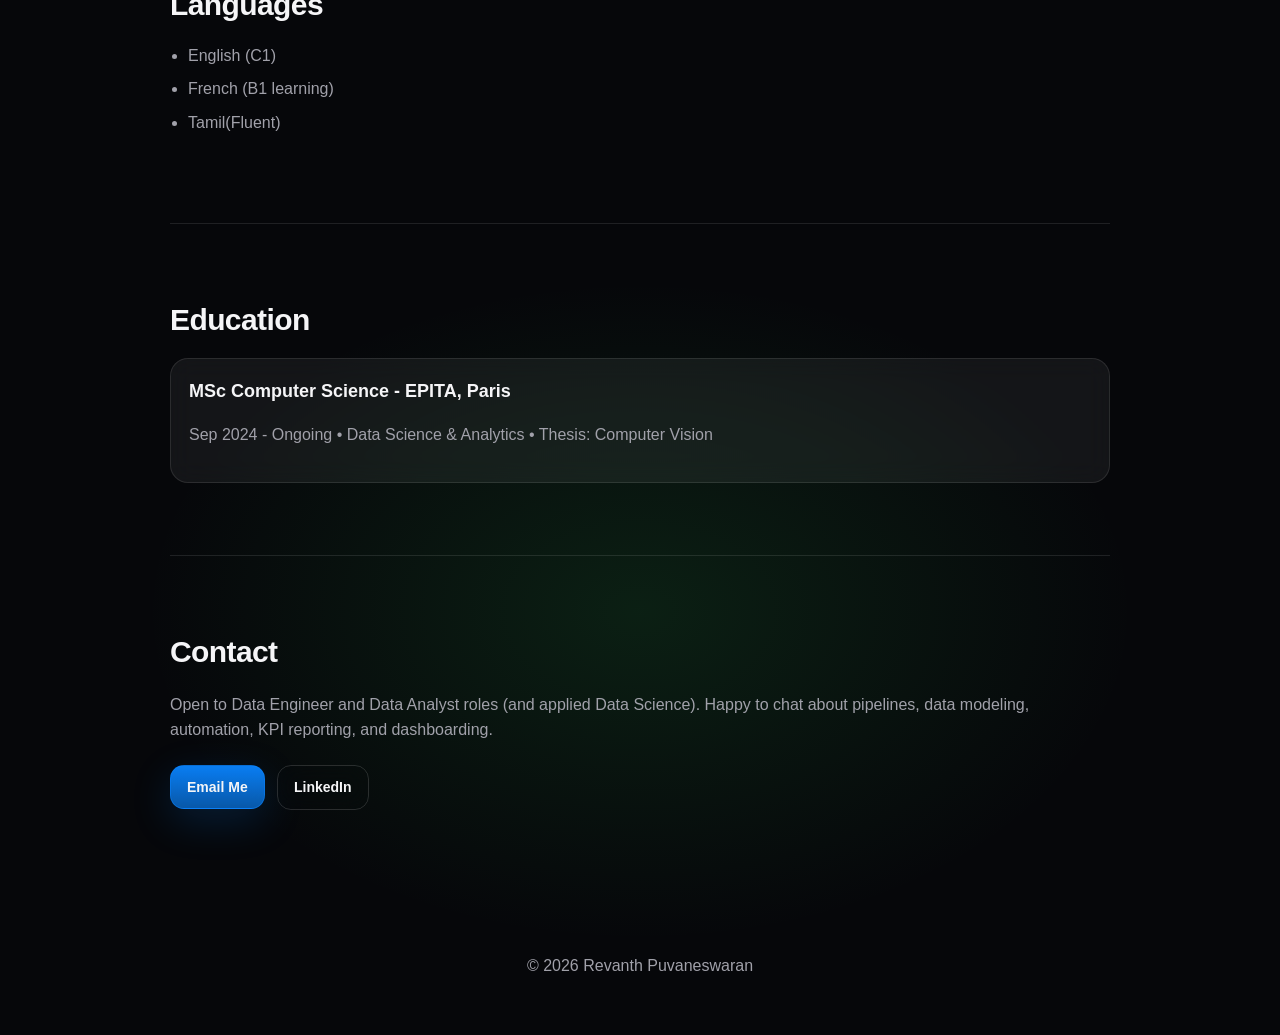
==== commit cf1434a0: "updates" ====
--- a/index.html
+++ b/index.html
@@ -61,7 +61,7 @@
 
         <div class="social">
           <a href="mailto:revanthpuvanes@gmail.com">Email</a>
-          <a href="https://github.com/revanthpuvanes" target="_blank" rel="noreferrer">GitHub</a>
+          <!-- <a href="https://github.com/revanthpuvanes" target="_blank" rel="noreferrer">GitHub</a> -->
           <a href="https://www.linkedin.com/in/revanth1998" target="_blank" rel="noreferrer">LinkedIn</a>
         </div>
       </div>
@@ -267,7 +267,7 @@
       <div class="grid one-col">
 
         <article class="card">
-          <h3>Process Data Analyst - Prochant</h3>
+          <h3>Process Associate - Prochant</h3>
           <p class="muted">Feb 2023 – May 2024</p>
           <ul class="list">
             <li>Developed SQL pipelines integrating medical and insurance records, improving data availability by 13%.</li>
@@ -349,7 +349,7 @@
       <div class="hero-actions">
         <a class="btn primary" href="mailto:revanthpuvanes@gmail.com">Email Me</a>
         <a class="btn ghost" href="https://www.linkedin.com/in/revanth1998" target="_blank" rel="noreferrer">LinkedIn</a>
-        <a class="btn ghost" href="./REVANTH.pdf" target="_blank" rel="noreferrer">Download Resume</a>
+        <!-- <a class="btn ghost" href="./REVANTH.pdf" target="_blank" rel="noreferrer">Download Resume</a> -->
       </div>
     </section>
 
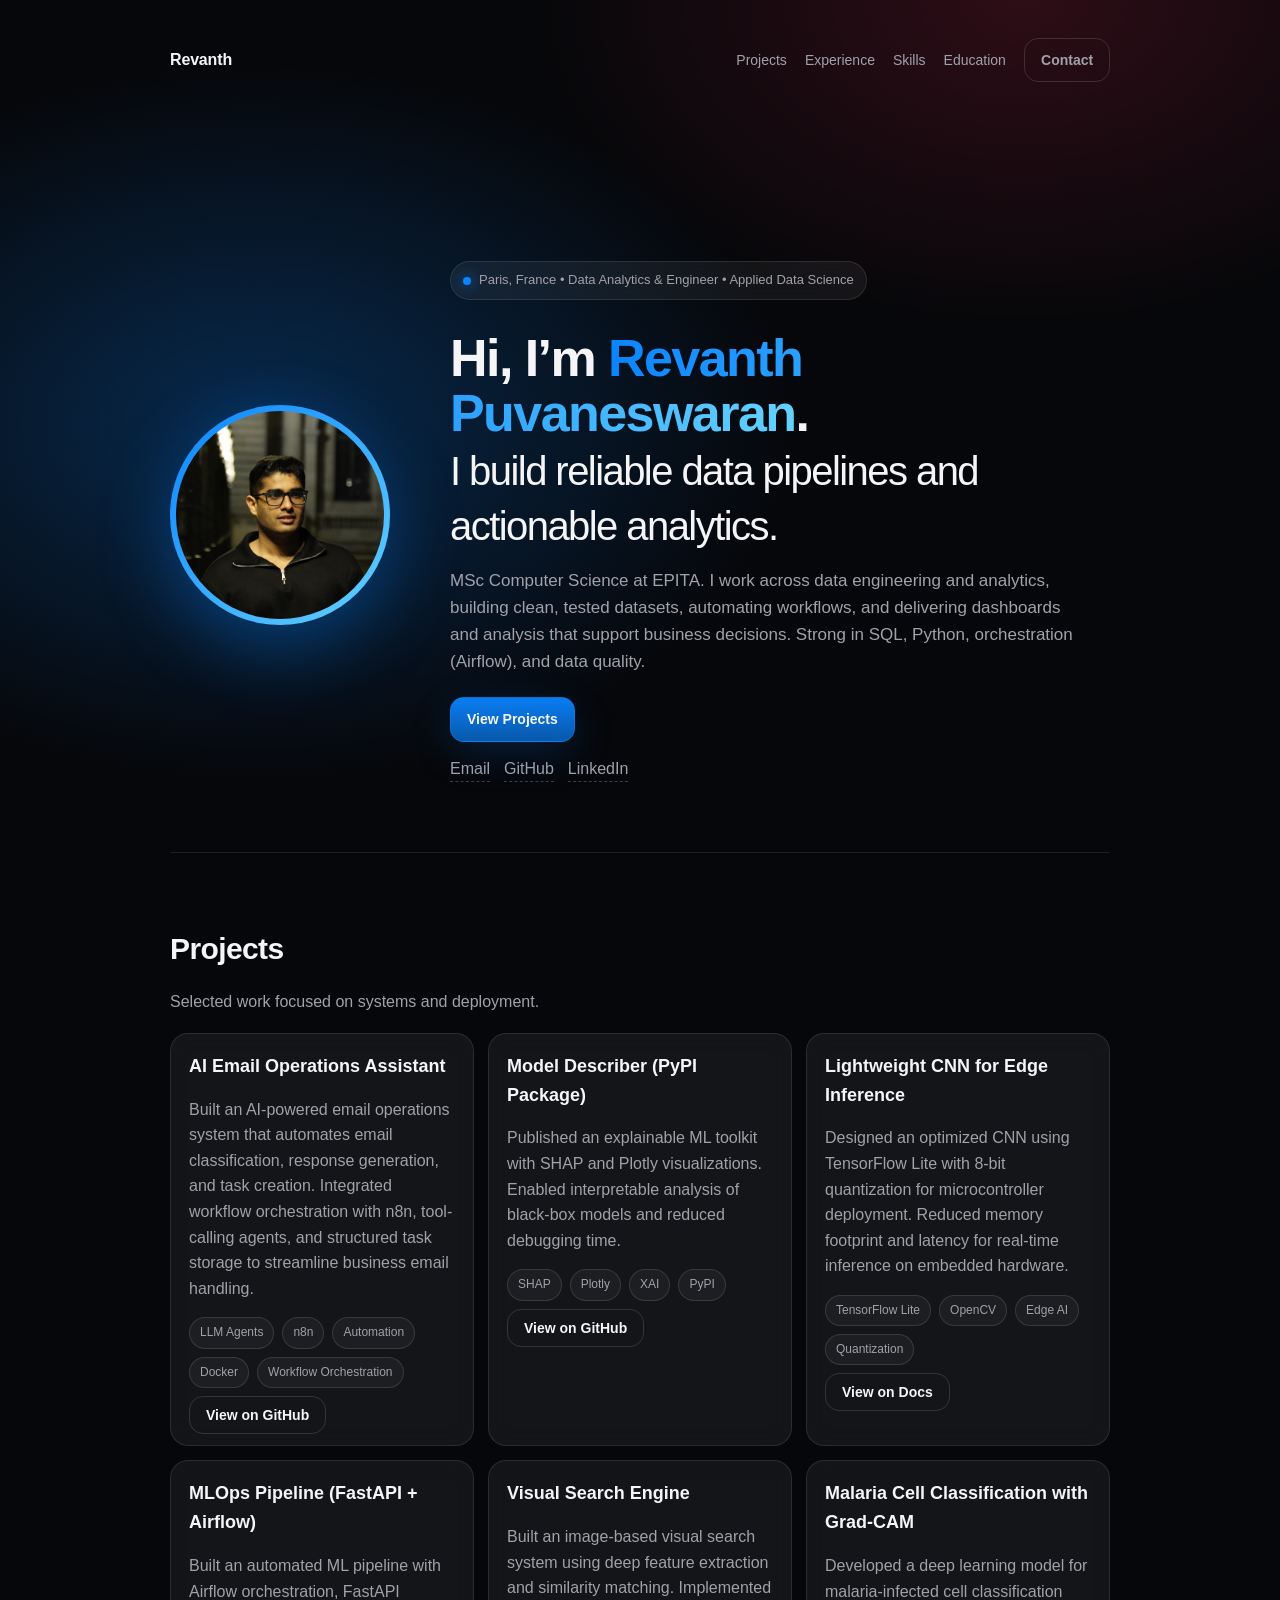
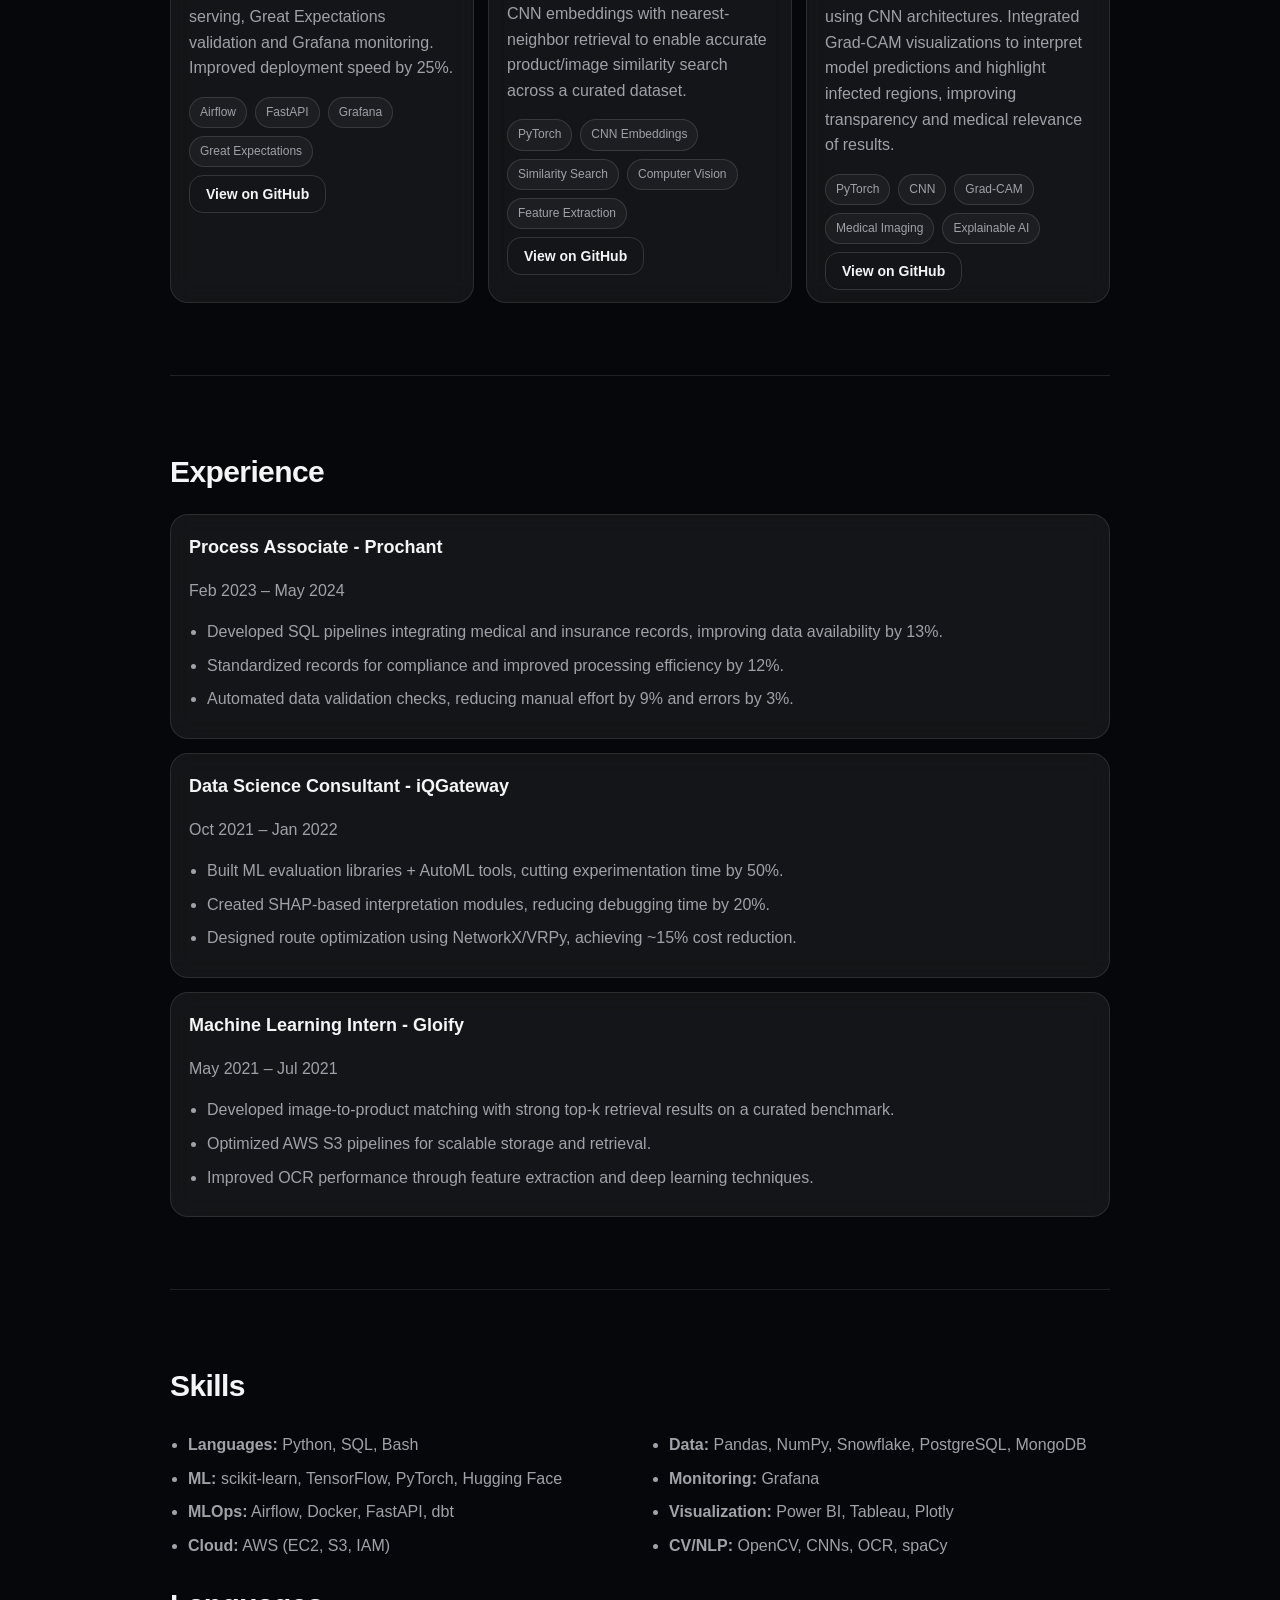
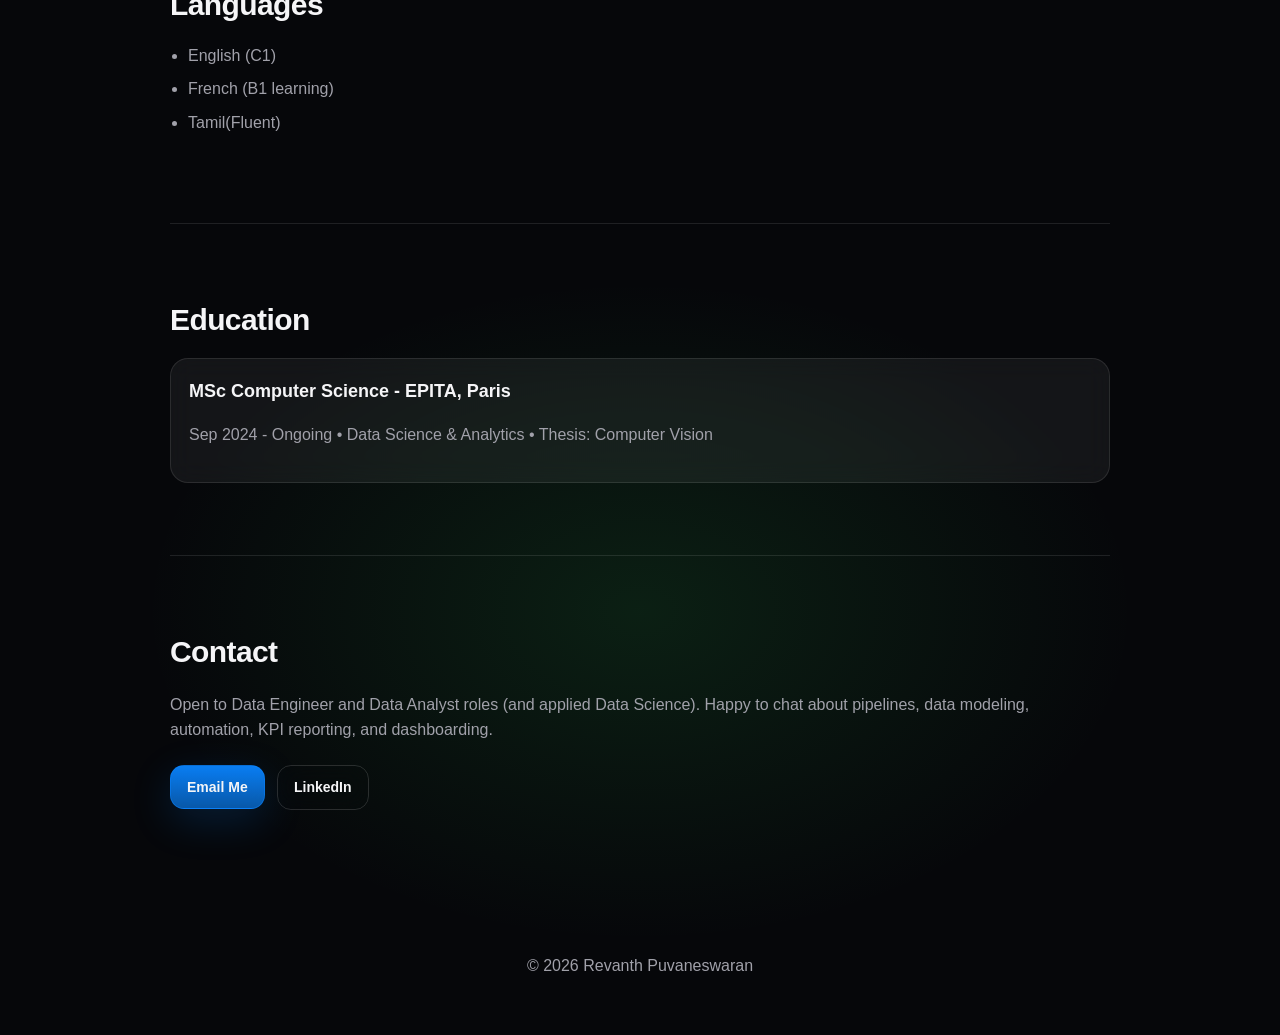
==== commit f03c5bf2: "updates" ====
--- a/index.html
+++ b/index.html
@@ -56,12 +56,12 @@
 
         <div class="hero-actions">
           <a class="btn primary" href="#projects">View Projects</a>
-          <a class="btn ghost" href="./REVANTH.pdf" target="_blank" rel="noreferrer">Resume</a>
+          <!-- <a class="btn ghost" href="./REVANTH.pdf" target="_blank" rel="noreferrer">Resume</a> -->
         </div>
 
         <div class="social">
           <a href="mailto:revanthpuvanes@gmail.com">Email</a>
-          <!-- <a href="https://github.com/revanthpuvanes" target="_blank" rel="noreferrer">GitHub</a> -->
+          <a href="https://github.com/revanthpuvanes" target="_blank" rel="noreferrer">GitHub</a>
           <a href="https://www.linkedin.com/in/revanth1998" target="_blank" rel="noreferrer">LinkedIn</a>
         </div>
       </div>
